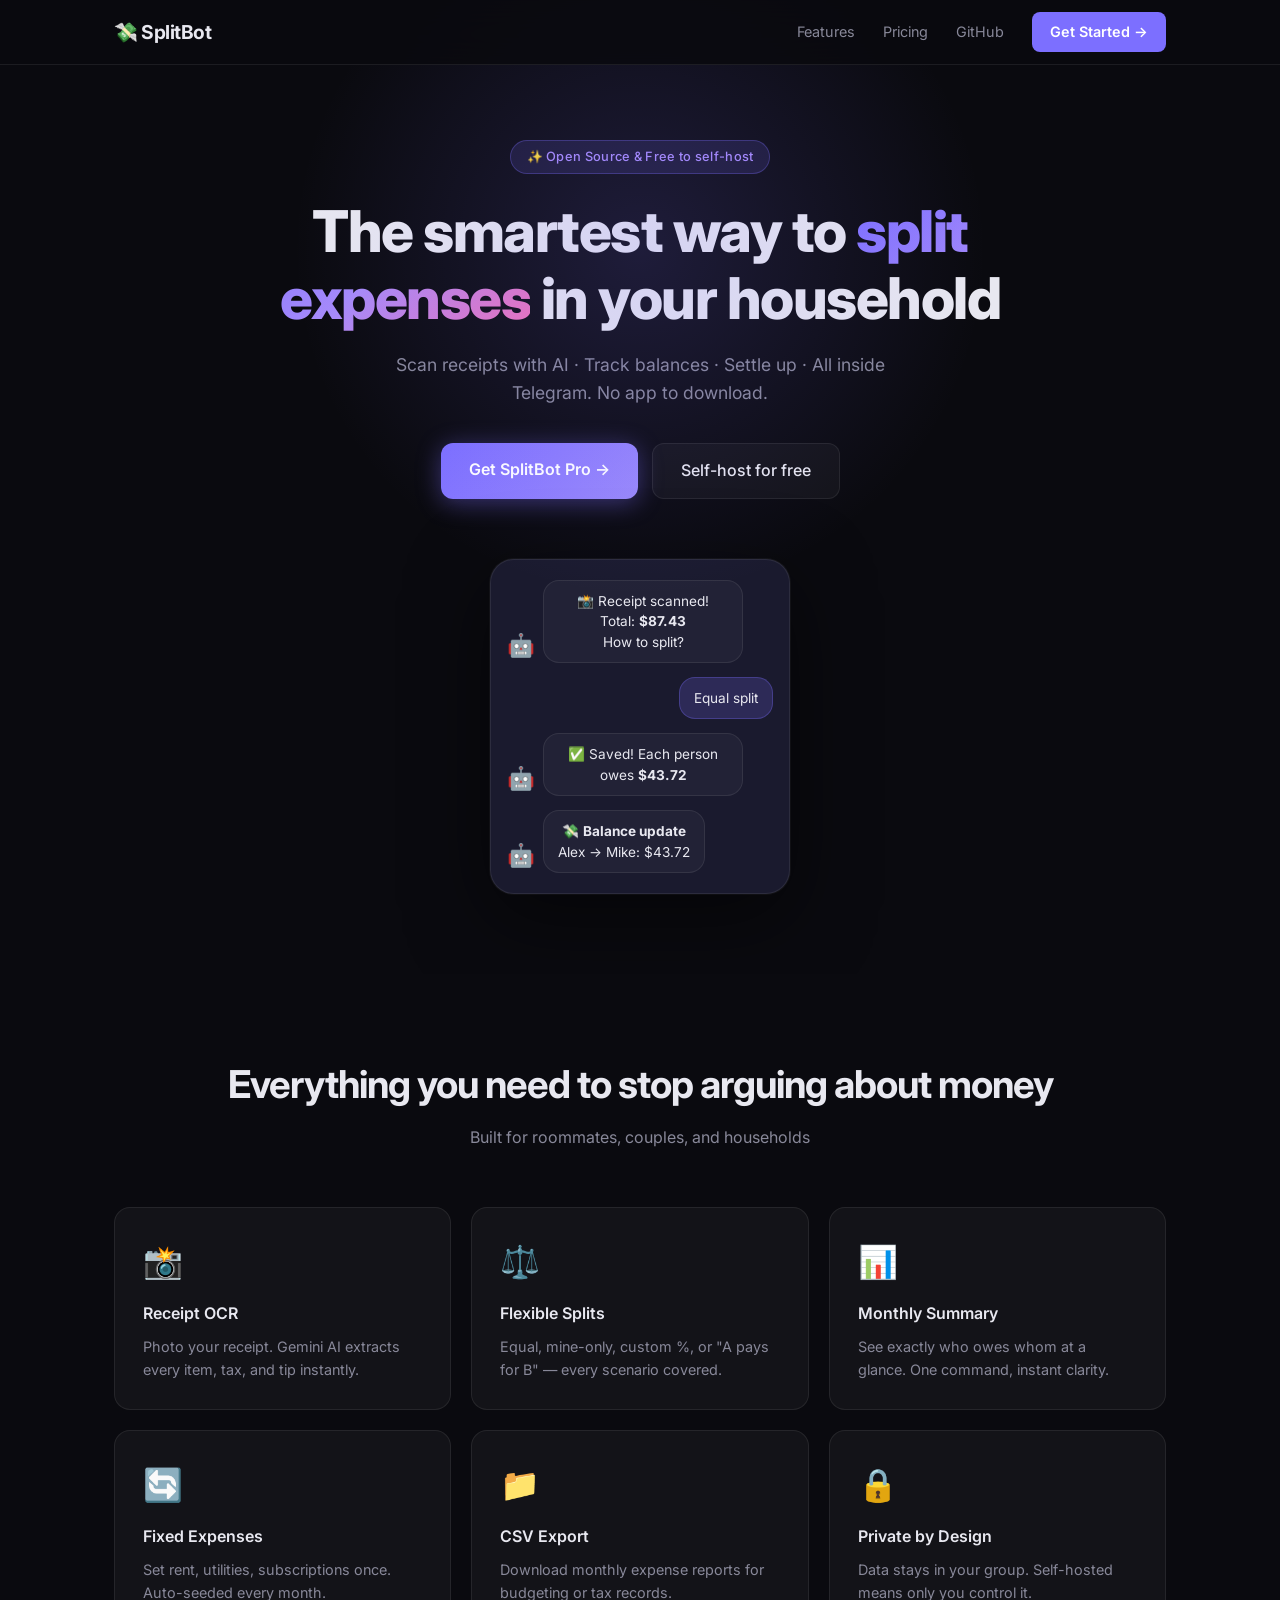
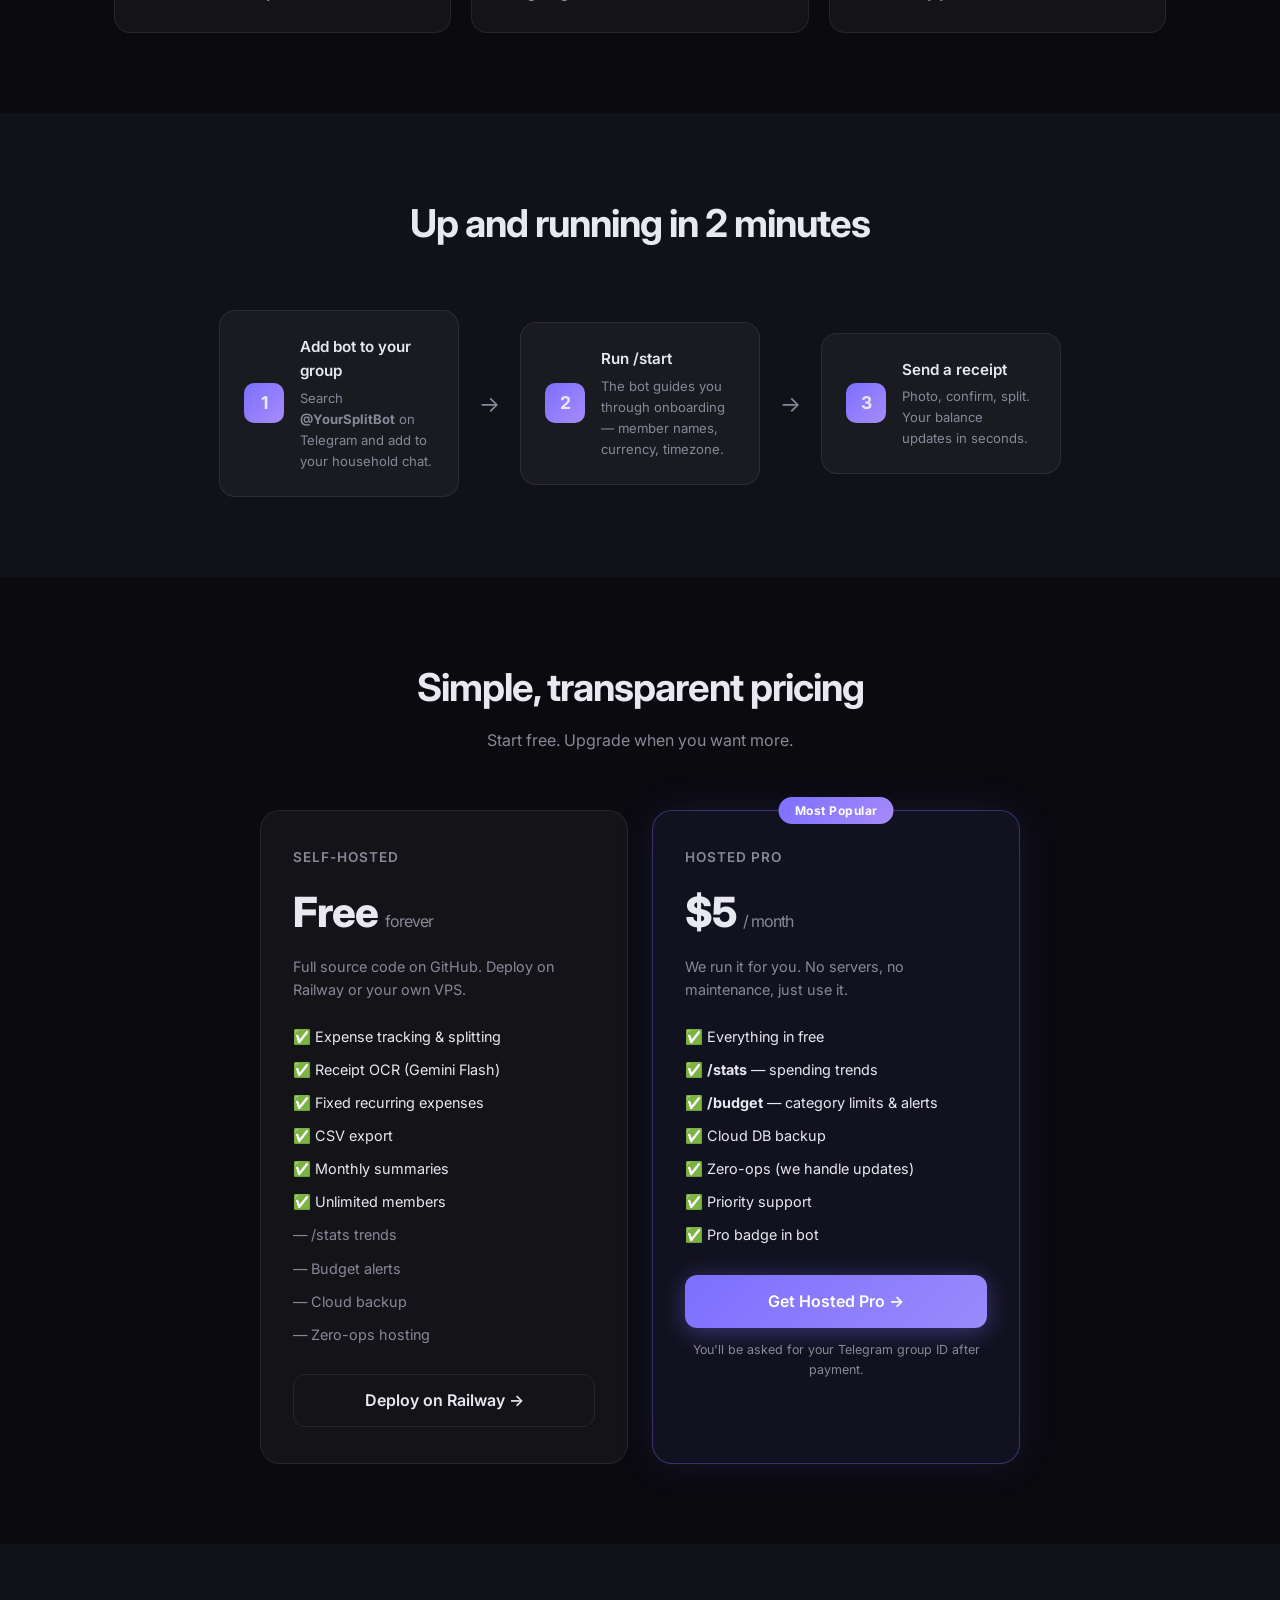
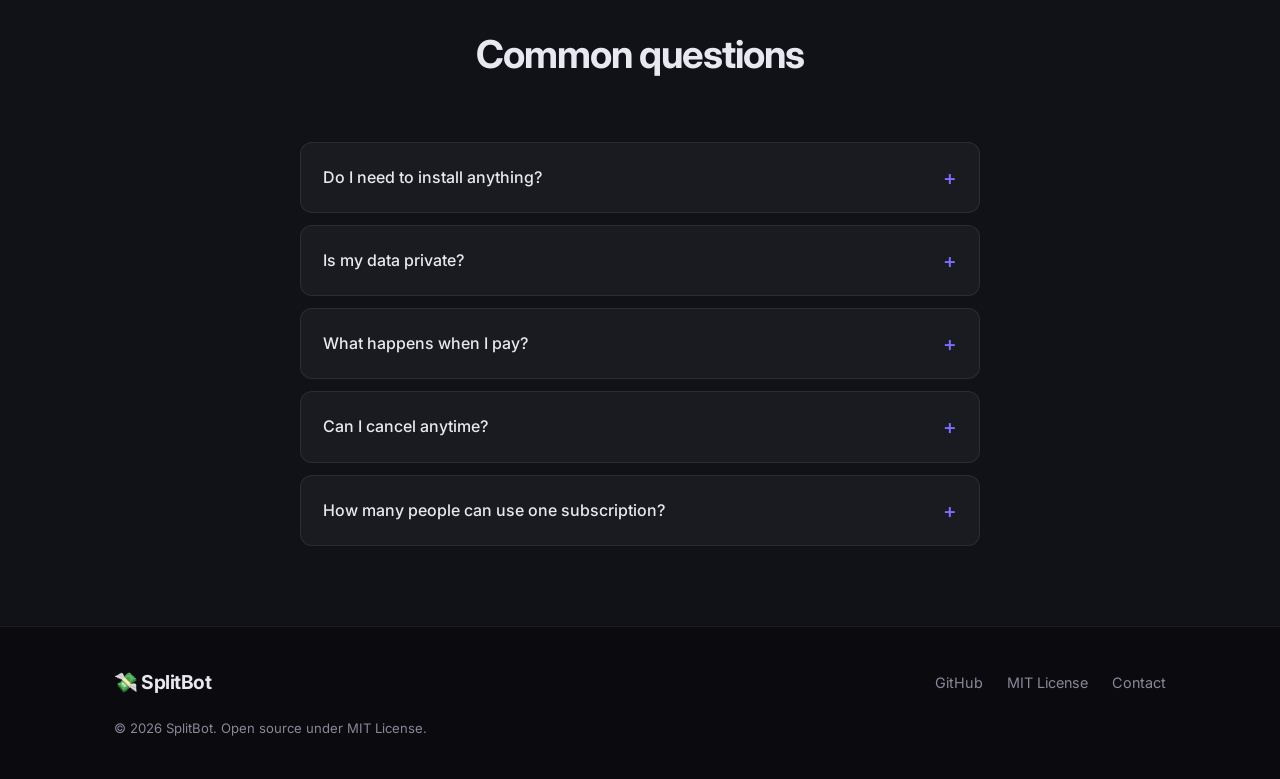
==== docs/index.html @ 7ba42cb3 "feat: add landing page with pricing and Stripe CTA" ====
<!DOCTYPE html>
<html lang="en">
<head>
  <meta charset="UTF-8" />
  <meta name="viewport" content="width=device-width, initial-scale=1.0" />
  <title>SplitBot — Household Expense Tracker for Telegram</title>
  <meta name="description" content="The smartest way to split shared expenses. Scan receipts with AI, track balances, and settle up — all inside Telegram." />
  <link rel="preconnect" href="https://fonts.googleapis.com" />
  <link href="https://fonts.googleapis.com/css2?family=Inter:wght@300;400;500;600;700;800&display=swap" rel="stylesheet" />
  <link rel="stylesheet" href="style.css" />
</head>
<body>

  <!-- NAVBAR -->
  <nav class="nav">
    <div class="nav-inner">
      <div class="logo">💸 SplitBot</div>
      <div class="nav-links">
        <a href="#features">Features</a>
        <a href="#pricing">Pricing</a>
        <a href="https://github.com/shawn137080/open_split" target="_blank">GitHub</a>
        <a href="#pricing" class="btn-nav">Get Started →</a>
      </div>
    </div>
  </nav>

  <!-- HERO -->
  <section class="hero">
    <div class="hero-glow"></div>
    <div class="container">
      <div class="badge">✨ Open Source &amp; Free to self-host</div>
      <h1>The smartest way to <span class="gradient-text">split expenses</span> in your household</h1>
      <p class="hero-sub">Scan receipts with AI · Track balances · Settle up · All inside Telegram. No app to download.</p>
      <div class="hero-cta">
        <a href="#pricing" class="btn-primary">Get SplitBot Pro →</a>
        <a href="https://github.com/shawn137080/open_split" class="btn-ghost" target="_blank">Self-host for free</a>
      </div>
      <div class="hero-demo">
        <div class="phone-mock">
          <div class="phone-screen">
            <div class="chat-msg bot">
              <span class="avatar">🤖</span>
              <div class="bubble">📸 Receipt scanned! Total: <b>$87.43</b><br/>How to split?</div>
            </div>
            <div class="chat-msg user">
              <div class="bubble">Equal split</div>
            </div>
            <div class="chat-msg bot">
              <span class="avatar">🤖</span>
              <div class="bubble">✅ Saved! Each person owes <b>$43.72</b></div>
            </div>
            <div class="chat-msg bot">
              <span class="avatar">🤖</span>
              <div class="bubble">💸 <b>Balance update</b><br/>Alex → Mike: $43.72</div>
            </div>
          </div>
        </div>
      </div>
    </div>
  </section>

  <!-- FEATURES -->
  <section class="features" id="features">
    <div class="container">
      <div class="section-header">
        <h2>Everything you need to stop arguing about money</h2>
        <p>Built for roommates, couples, and households</p>
      </div>
      <div class="feature-grid">
        <div class="feature-card">
          <div class="feature-icon">📸</div>
          <h3>Receipt OCR</h3>
          <p>Photo your receipt. Gemini AI extracts every item, tax, and tip instantly.</p>
        </div>
        <div class="feature-card">
          <div class="feature-icon">⚖️</div>
          <h3>Flexible Splits</h3>
          <p>Equal, mine-only, custom %, or "A pays for B" — every scenario covered.</p>
        </div>
        <div class="feature-card">
          <div class="feature-icon">📊</div>
          <h3>Monthly Summary</h3>
          <p>See exactly who owes whom at a glance. One command, instant clarity.</p>
        </div>
        <div class="feature-card">
          <div class="feature-icon">🔄</div>
          <h3>Fixed Expenses</h3>
          <p>Set rent, utilities, subscriptions once. Auto-seeded every month.</p>
        </div>
        <div class="feature-card">
          <div class="feature-icon">📁</div>
          <h3>CSV Export</h3>
          <p>Download monthly expense reports for budgeting or tax records.</p>
        </div>
        <div class="feature-card">
          <div class="feature-icon">🔒</div>
          <h3>Private by Design</h3>
          <p>Data stays in your group. Self-hosted means only you control it.</p>
        </div>
      </div>
    </div>
  </section>

  <!-- HOW IT WORKS -->
  <section class="how">
    <div class="container">
      <div class="section-header">
        <h2>Up and running in 2 minutes</h2>
      </div>
      <div class="steps">
        <div class="step">
          <div class="step-num">1</div>
          <div class="step-text">
            <h4>Add bot to your group</h4>
            <p>Search <b>@YourSplitBot</b> on Telegram and add to your household chat.</p>
          </div>
        </div>
        <div class="step-arrow">→</div>
        <div class="step">
          <div class="step-num">2</div>
          <div class="step-text">
            <h4>Run /start</h4>
            <p>The bot guides you through onboarding — member names, currency, timezone.</p>
          </div>
        </div>
        <div class="step-arrow">→</div>
        <div class="step">
          <div class="step-num">3</div>
          <div class="step-text">
            <h4>Send a receipt</h4>
            <p>Photo, confirm, split. Your balance updates in seconds.</p>
          </div>
        </div>
      </div>
    </div>
  </section>

  <!-- PRICING -->
  <section class="pricing" id="pricing">
    <div class="container">
      <div class="section-header">
        <h2>Simple, transparent pricing</h2>
        <p>Start free. Upgrade when you want more.</p>
      </div>
      <div class="pricing-grid">

        <!-- FREE TIER -->
        <div class="plan-card">
          <div class="plan-name">Self-Hosted</div>
          <div class="plan-price">Free <span>forever</span></div>
          <div class="plan-desc">Full source code on GitHub. Deploy on Railway or your own VPS.</div>
          <ul class="plan-features">
            <li>✅ Expense tracking &amp; splitting</li>
            <li>✅ Receipt OCR (Gemini Flash)</li>
            <li>✅ Fixed recurring expenses</li>
            <li>✅ CSV export</li>
            <li>✅ Monthly summaries</li>
            <li>✅ Unlimited members</li>
            <li class="dim">— /stats trends</li>
            <li class="dim">— Budget alerts</li>
            <li class="dim">— Cloud backup</li>
            <li class="dim">— Zero-ops hosting</li>
          </ul>
          <a href="https://railway.app/new/template?template=https://github.com/shawn137080/open_split" class="btn-outline" target="_blank">Deploy on Railway →</a>
        </div>

        <!-- PRO TIER -->
        <div class="plan-card plan-pro">
          <div class="plan-badge">Most Popular</div>
          <div class="plan-name">Hosted Pro</div>
          <div class="plan-price">$5 <span>/ month</span></div>
          <div class="plan-desc">We run it for you. No servers, no maintenance, just use it.</div>
          <ul class="plan-features">
            <li>✅ Everything in free</li>
            <li>✅ <b>/stats</b> — spending trends</li>
            <li>✅ <b>/budget</b> — category limits &amp; alerts</li>
            <li>✅ Cloud DB backup</li>
            <li>✅ Zero-ops (we handle updates)</li>
            <li>✅ Priority support</li>
            <li>✅ Pro badge in bot</li>
          </ul>
          <a href="https://buy.stripe.com/REPLACE_WITH_YOUR_STRIPE_LINK" class="btn-primary" id="pro-cta">Get Hosted Pro →</a>
          <p class="plan-note">You'll be asked for your Telegram group ID after payment.</p>
        </div>

      </div>
    </div>
  </section>

  <!-- FAQ -->
  <section class="faq">
    <div class="container">
      <div class="section-header"><h2>Common questions</h2></div>
      <div class="faq-list">
        <details class="faq-item">
          <summary>Do I need to install anything?</summary>
          <p>No. SplitBot lives entirely inside Telegram. Your household just needs to add the bot to your group chat.</p>
        </details>
        <details class="faq-item">
          <summary>Is my data private?</summary>
          <p>On the self-hosted version the SQLite database lives on your own server. On Hosted Pro your data is stored on our secure VPS and never shared with third parties.</p>
        </details>
        <details class="faq-item">
          <summary>What happens when I pay?</summary>
          <p>After checkout you'll receive an email with instructions to send us your Telegram group ID. We'll activate Pro within 24 hours (usually within minutes).</p>
        </details>
        <details class="faq-item">
          <summary>Can I cancel anytime?</summary>
          <p>Yes. Cancel your Stripe subscription at any time — no lock-in, no questions asked.</p>
        </details>
        <details class="faq-item">
          <summary>How many people can use one subscription?</summary>
          <p>One subscription covers one Telegram group (one household). Multiple groups require separate subscriptions.</p>
        </details>
      </div>
    </div>
  </section>

  <!-- FOOTER -->
  <footer class="footer">
    <div class="container">
      <div class="footer-inner">
        <div class="logo">💸 SplitBot</div>
        <div class="footer-links">
          <a href="https://github.com/shawn137080/open_split" target="_blank">GitHub</a>
          <a href="https://github.com/shawn137080/open_split/blob/main/LICENSE" target="_blank">MIT License</a>
          <a href="mailto:hello@splitbot.app">Contact</a>
        </div>
      </div>
      <p class="footer-copy">© 2026 SplitBot. Open source under MIT License.</p>
    </div>
  </footer>

  <script src="script.js"></script>
</body>
</html>
---- docs/style.css ----
/* ── Reset & Base ─────────────────────────────────────── */
*, *::before, *::after { box-sizing: border-box; margin: 0; padding: 0; }

:root {
  --bg: #0a0a0f;
  --bg2: #111118;
  --glass: rgba(255,255,255,0.04);
  --border: rgba(255,255,255,0.08);
  --text: #e8e8f0;
  --muted: #888899;
  --accent: #7c6fff;
  --accent2: #a78bfa;
  --green: #34d399;
  --radius: 16px;
}

html { scroll-behavior: smooth; }

body {
  font-family: 'Inter', sans-serif;
  background: var(--bg);
  color: var(--text);
  line-height: 1.6;
  overflow-x: hidden;
}

.container { max-width: 1100px; margin: 0 auto; padding: 0 24px; }

/* ── NAV ─────────────────────────────────────────────── */
.nav {
  position: fixed; top: 0; left: 0; right: 0; z-index: 100;
  background: rgba(10,10,15,0.85);
  backdrop-filter: blur(20px);
  border-bottom: 1px solid var(--border);
}
.nav-inner {
  max-width: 1100px; margin: 0 auto; padding: 0 24px;
  display: flex; align-items: center; justify-content: space-between;
  height: 64px;
}
.logo { font-size: 1.2rem; font-weight: 700; letter-spacing: -0.5px; }
.nav-links { display: flex; align-items: center; gap: 28px; }
.nav-links a { color: var(--muted); text-decoration: none; font-size: 0.9rem; transition: color .2s; }
.nav-links a:hover { color: var(--text); }
.btn-nav {
  background: var(--accent); color: #fff !important;
  padding: 8px 18px; border-radius: 8px; font-weight: 600;
  transition: opacity .2s;
}
.btn-nav:hover { opacity: .85; }

/* ── HERO ─────────────────────────────────────────────── */
.hero {
  position: relative; padding: 140px 0 80px;
  text-align: center; overflow: hidden;
}
.hero-glow {
  position: absolute; top: -100px; left: 50%; transform: translateX(-50%);
  width: 700px; height: 700px;
  background: radial-gradient(circle, rgba(124,111,255,.18) 0%, transparent 70%);
  pointer-events: none;
}
.badge {
  display: inline-block; padding: 6px 16px;
  background: rgba(124,111,255,.15); border: 1px solid rgba(124,111,255,.3);
  border-radius: 99px; font-size: .8rem; font-weight: 500; color: var(--accent2);
  margin-bottom: 24px; letter-spacing: .3px;
}
.hero h1 {
  font-size: clamp(2.2rem, 5vw, 3.6rem);
  font-weight: 800; line-height: 1.15; letter-spacing: -1.5px;
  max-width: 780px; margin: 0 auto 20px;
}
.gradient-text {
  background: linear-gradient(135deg, var(--accent), var(--accent2), #f472b6);
  -webkit-background-clip: text; -webkit-text-fill-color: transparent;
}
.hero-sub { color: var(--muted); font-size: 1.1rem; max-width: 540px; margin: 0 auto 36px; }

.hero-cta { display: flex; gap: 14px; justify-content: center; flex-wrap: wrap; margin-bottom: 60px; }

.btn-primary {
  background: linear-gradient(135deg, var(--accent), #9b8afb);
  color: #fff; padding: 14px 28px; border-radius: 12px;
  font-weight: 600; font-size: 1rem; text-decoration: none;
  box-shadow: 0 4px 24px rgba(124,111,255,.4);
  transition: transform .2s, box-shadow .2s;
}
.btn-primary:hover { transform: translateY(-2px); box-shadow: 0 8px 32px rgba(124,111,255,.5); }

.btn-ghost {
  color: var(--text); padding: 14px 28px; border-radius: 12px;
  font-weight: 500; font-size: 1rem; text-decoration: none;
  border: 1px solid var(--border); background: var(--glass);
  transition: border-color .2s, background .2s;
}
.btn-ghost:hover { border-color: rgba(255,255,255,.2); background: rgba(255,255,255,.07); }

/* Phone mock */
.hero-demo { display: flex; justify-content: center; }
.phone-mock {
  width: 300px; background: #1a1a2e;
  border-radius: 24px; padding: 20px 16px;
  border: 1px solid var(--border);
  box-shadow: 0 24px 80px rgba(0,0,0,.5), 0 0 0 1px rgba(255,255,255,.05);
}
.phone-screen { display: flex; flex-direction: column; gap: 14px; }
.chat-msg { display: flex; align-items: flex-end; gap: 8px; }
.chat-msg.user { flex-direction: row-reverse; }
.avatar { font-size: 1.4rem; flex-shrink: 0; }
.bubble {
  background: var(--glass); border: 1px solid var(--border);
  padding: 10px 14px; border-radius: 16px;
  font-size: .85rem; line-height: 1.5; max-width: 200px;
}
.chat-msg.user .bubble {
  background: rgba(124,111,255,.2); border-color: rgba(124,111,255,.3);
  text-align: right;
}

/* ── FEATURES ─────────────────────────────────────────── */
.features { padding: 80px 0; }
.section-header { text-align: center; margin-bottom: 56px; }
.section-header h2 {
  font-size: clamp(1.6rem, 3vw, 2.4rem);
  font-weight: 700; letter-spacing: -1px; margin-bottom: 10px;
}
.section-header p { color: var(--muted); font-size: 1rem; }

.feature-grid {
  display: grid; grid-template-columns: repeat(auto-fit, minmax(280px, 1fr)); gap: 20px;
}
.feature-card {
  background: var(--glass); border: 1px solid var(--border);
  border-radius: var(--radius); padding: 28px;
  transition: border-color .2s, transform .2s;
}
.feature-card:hover { border-color: rgba(124,111,255,.3); transform: translateY(-3px); }
.feature-icon { font-size: 2rem; margin-bottom: 14px; }
.feature-card h3 { font-size: 1rem; font-weight: 600; margin-bottom: 8px; }
.feature-card p { color: var(--muted); font-size: .9rem; }

/* ── HOW IT WORKS ─────────────────────────────────────── */
.how { padding: 80px 0; background: var(--bg2); }
.steps {
  display: flex; align-items: center; justify-content: center;
  gap: 20px; flex-wrap: wrap; margin-top: 12px;
}
.step {
  display: flex; align-items: center; gap: 16px;
  background: var(--glass); border: 1px solid var(--border);
  border-radius: var(--radius); padding: 24px; max-width: 240px;
}
.step-num {
  width: 40px; height: 40px; flex-shrink: 0;
  background: linear-gradient(135deg, var(--accent), var(--accent2));
  border-radius: 10px; display: flex; align-items: center; justify-content: center;
  font-weight: 700; font-size: 1.1rem;
}
.step-text h4 { font-size: .95rem; font-weight: 600; margin-bottom: 4px; }
.step-text p { font-size: .82rem; color: var(--muted); }
.step-arrow { font-size: 1.4rem; color: var(--muted); }

/* ── PRICING ─────────────────────────────────────────── */
.pricing { padding: 80px 0; }
.pricing-grid {
  display: grid; grid-template-columns: repeat(auto-fit, minmax(300px, 1fr));
  gap: 24px; max-width: 760px; margin: 0 auto;
}
.plan-card {
  position: relative;
  background: var(--glass); border: 1px solid var(--border);
  border-radius: 20px; padding: 36px 32px;
}
.plan-pro {
  background: rgba(124,111,255,.07);
  border-color: rgba(124,111,255,.35);
  box-shadow: 0 0 40px rgba(124,111,255,.12);
}
.plan-badge {
  position: absolute; top: -14px; left: 50%; transform: translateX(-50%);
  background: linear-gradient(135deg, var(--accent), var(--accent2));
  color: #fff; font-size: .75rem; font-weight: 700;
  padding: 4px 16px; border-radius: 99px; letter-spacing: .5px;
}
.plan-name { font-size: .85rem; font-weight: 600; color: var(--muted); text-transform: uppercase; letter-spacing: 1px; margin-bottom: 10px; }
.plan-price { font-size: 2.6rem; font-weight: 800; letter-spacing: -1px; margin-bottom: 10px; }
.plan-price span { font-size: 1rem; font-weight: 400; color: var(--muted); }
.plan-desc { color: var(--muted); font-size: .9rem; margin-bottom: 24px; }
.plan-features { list-style: none; margin-bottom: 28px; display: flex; flex-direction: column; gap: 10px; }
.plan-features li { font-size: .9rem; color: var(--text); }
.plan-features li.dim { color: var(--muted); }
.plan-note { font-size: .78rem; color: var(--muted); margin-top: 12px; text-align: center; }

.btn-outline {
  display: block; text-align: center; text-decoration: none;
  border: 1px solid var(--border); color: var(--text);
  padding: 13px 24px; border-radius: 12px; font-weight: 600;
  transition: border-color .2s, background .2s;
}
.btn-outline:hover { border-color: rgba(255,255,255,.25); background: rgba(255,255,255,.05); }
.plan-pro .btn-primary { display: block; text-align: center; }

/* ── FAQ ─────────────────────────────────────────────── */
.faq { padding: 80px 0; background: var(--bg2); }
.faq-list { max-width: 680px; margin: 0 auto; display: flex; flex-direction: column; gap: 12px; }
.faq-item {
  background: var(--glass); border: 1px solid var(--border);
  border-radius: 12px; overflow: hidden;
}
.faq-item summary {
  padding: 18px 22px; cursor: pointer; font-weight: 500;
  list-style: none; display: flex; justify-content: space-between; align-items: center;
}
.faq-item summary::after { content: '+'; color: var(--accent); font-size: 1.3rem; }
.faq-item[open] summary::after { content: '−'; }
.faq-item p { padding: 0 22px 18px; color: var(--muted); font-size: .9rem; }

/* ── FOOTER ─────────────────────────────────────────── */
.footer { padding: 40px 0; border-top: 1px solid var(--border); }
.footer-inner { display: flex; justify-content: space-between; align-items: center; flex-wrap: wrap; gap: 16px; margin-bottom: 20px; }
.footer-links { display: flex; gap: 24px; }
.footer-links a { color: var(--muted); text-decoration: none; font-size: .9rem; transition: color .2s; }
.footer-links a:hover { color: var(--text); }
.footer-copy { color: var(--muted); font-size: .82rem; }

/* ── Animations ─────────────────────────────────────── */
.fade-up { opacity: 0; transform: translateY(30px); transition: opacity .6s ease, transform .6s ease; }
.fade-up.visible { opacity: 1; transform: translateY(0); }
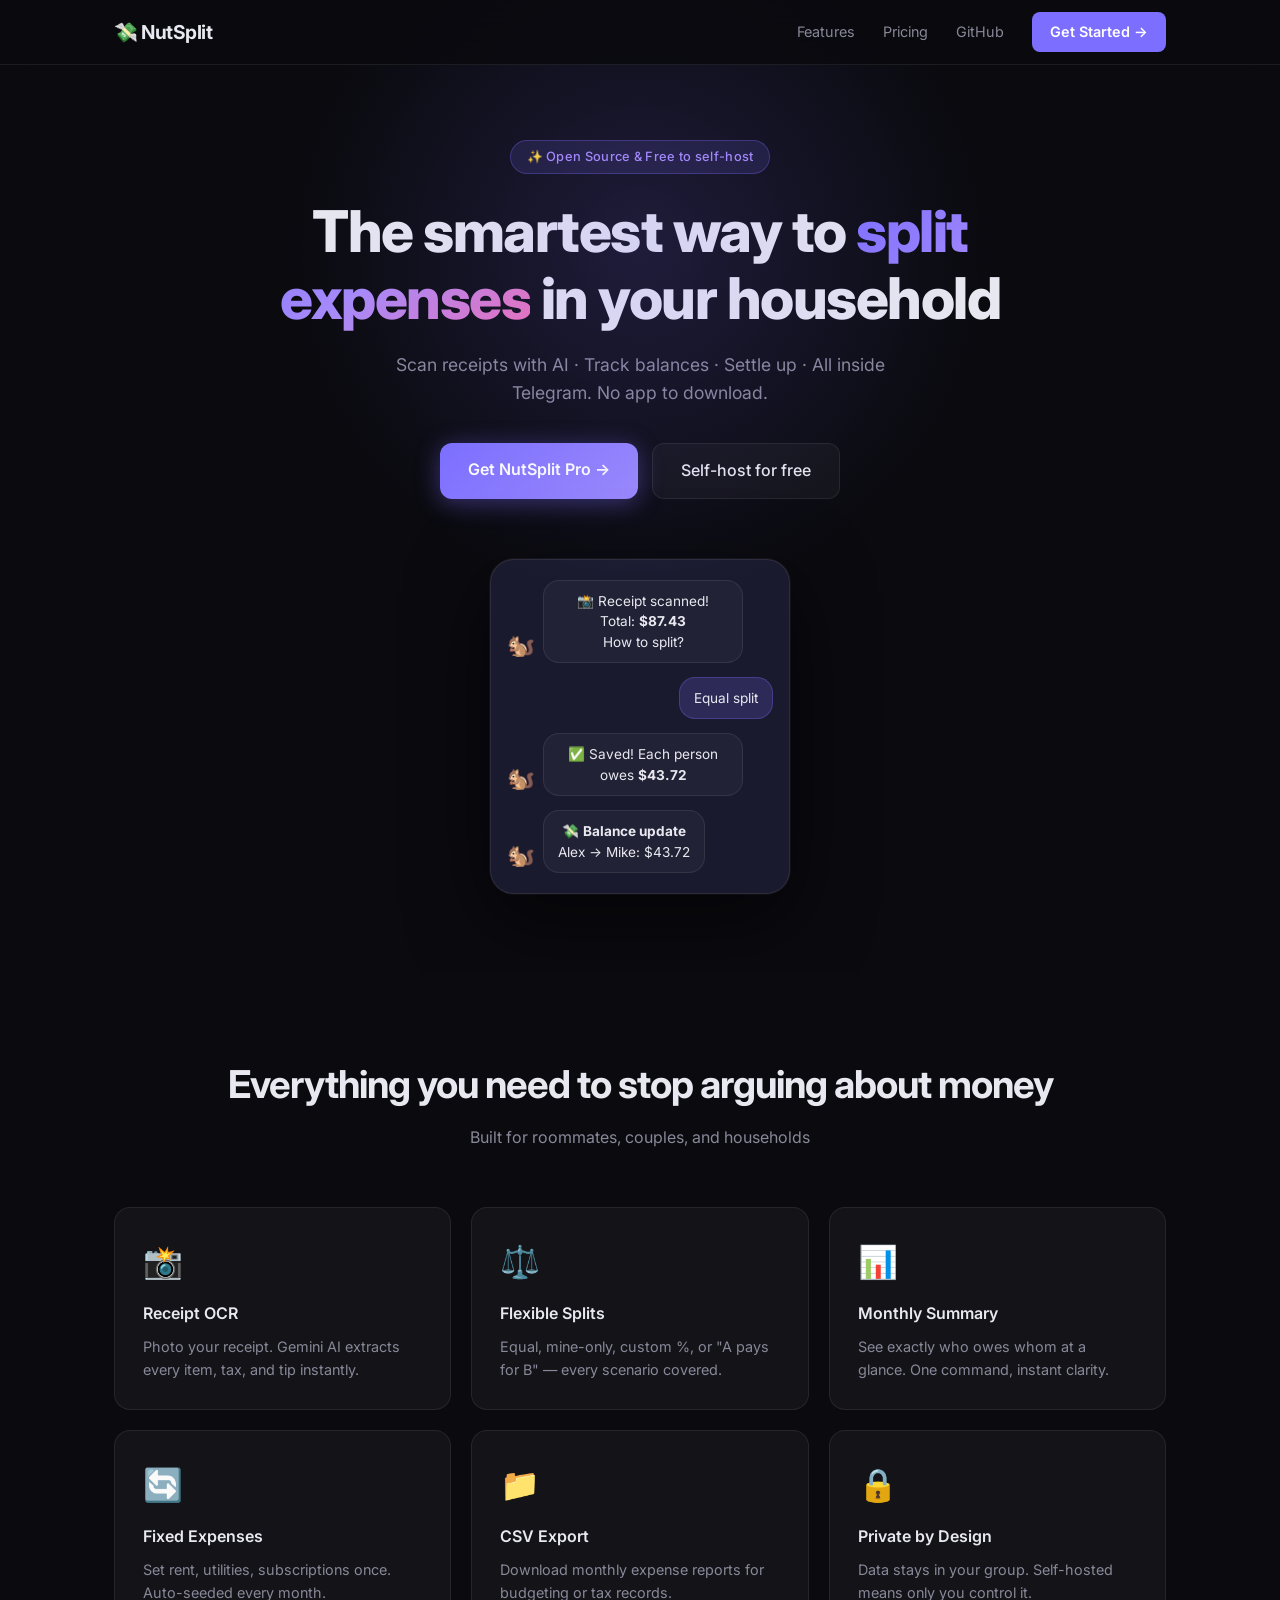
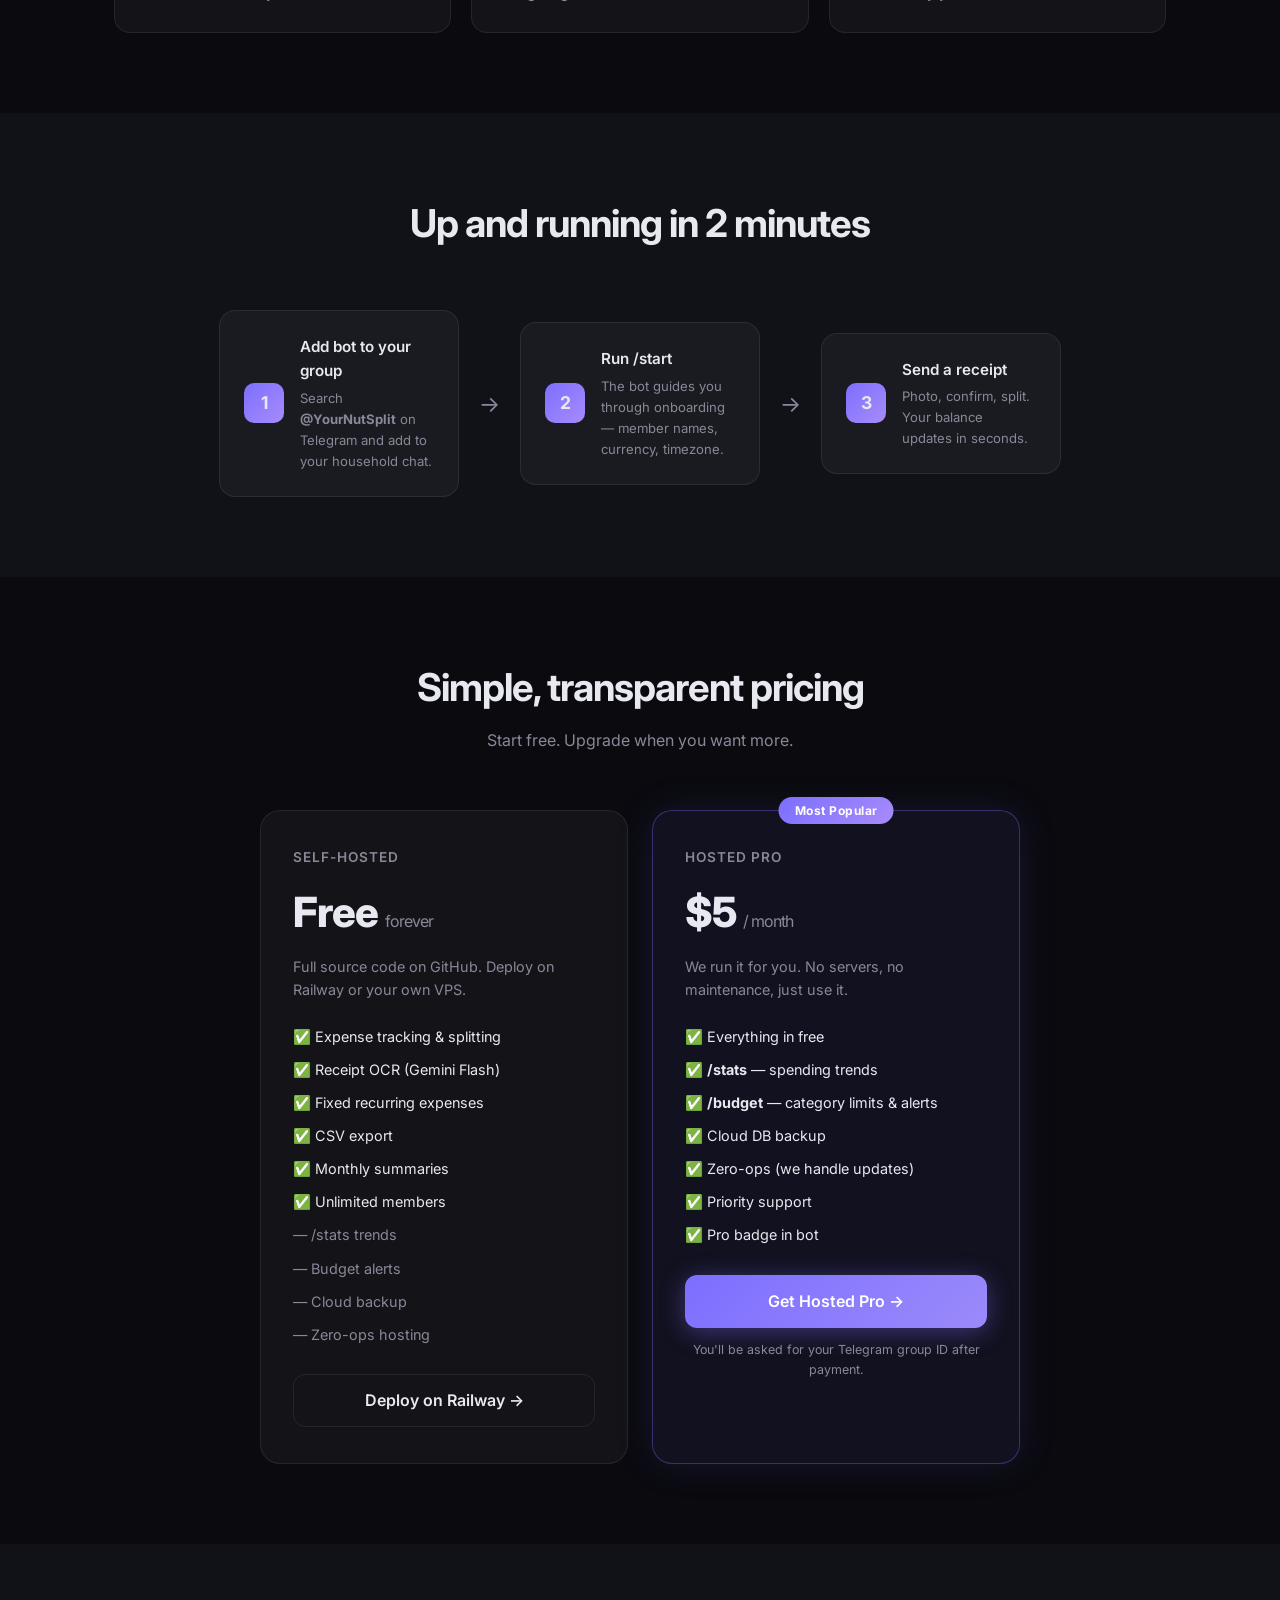
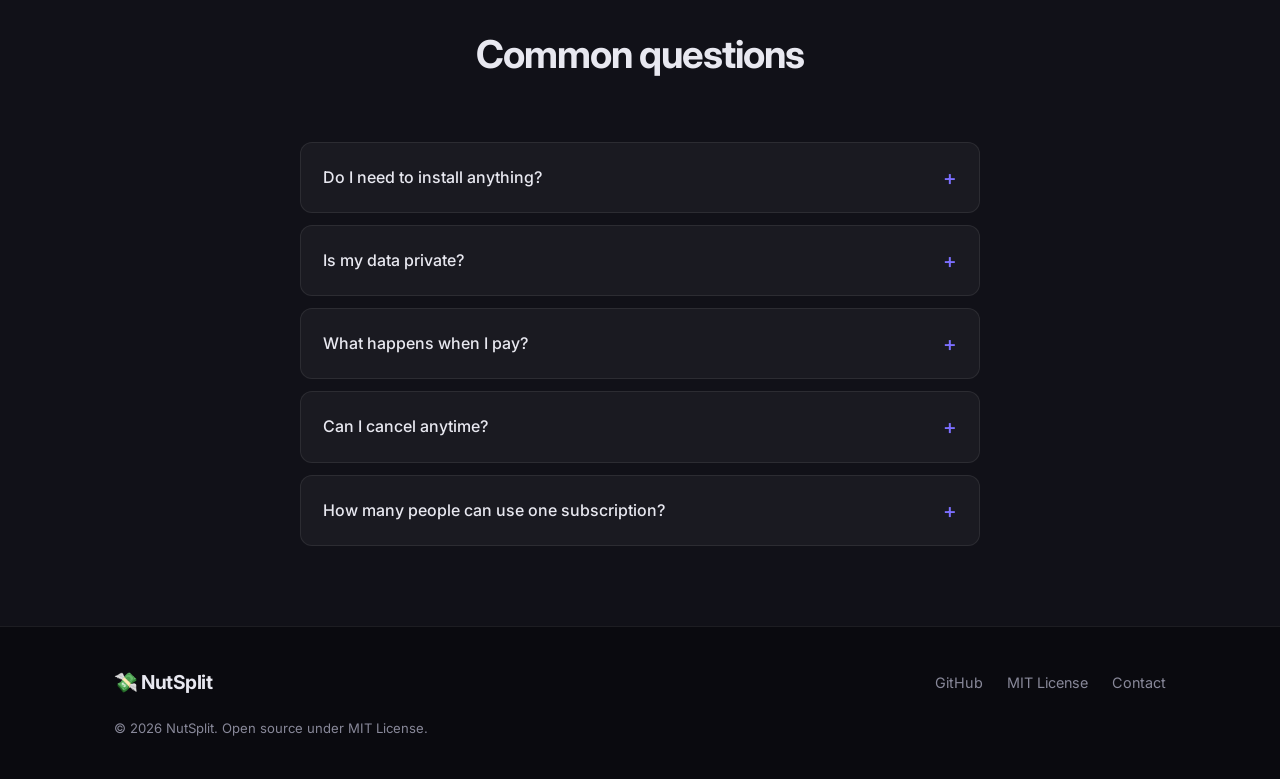
==== commit 82e47e02: "chore: update docs/index.html with NutSplit branding" ====
--- a/docs/index.html
+++ b/docs/index.html
@@ -3,7 +3,7 @@
 <head>
   <meta charset="UTF-8" />
   <meta name="viewport" content="width=device-width, initial-scale=1.0" />
-  <title>SplitBot — Household Expense Tracker for Telegram</title>
+  <title>NutSplit — Household Expense Tracker for Telegram</title>
   <meta name="description" content="The smartest way to split shared expenses. Scan receipts with AI, track balances, and settle up — all inside Telegram." />
   <link rel="preconnect" href="https://fonts.googleapis.com" />
   <link href="https://fonts.googleapis.com/css2?family=Inter:wght@300;400;500;600;700;800&display=swap" rel="stylesheet" />
@@ -14,7 +14,7 @@
   <!-- NAVBAR -->
   <nav class="nav">
     <div class="nav-inner">
-      <div class="logo">💸 SplitBot</div>
+      <div class="logo">💸 NutSplit</div>
       <div class="nav-links">
         <a href="#features">Features</a>
         <a href="#pricing">Pricing</a>
@@ -32,25 +32,25 @@
       <h1>The smartest way to <span class="gradient-text">split expenses</span> in your household</h1>
       <p class="hero-sub">Scan receipts with AI · Track balances · Settle up · All inside Telegram. No app to download.</p>
       <div class="hero-cta">
-        <a href="#pricing" class="btn-primary">Get SplitBot Pro →</a>
+        <a href="#pricing" class="btn-primary">Get NutSplit Pro →</a>
         <a href="https://github.com/shawn137080/open_split" class="btn-ghost" target="_blank">Self-host for free</a>
       </div>
       <div class="hero-demo">
         <div class="phone-mock">
           <div class="phone-screen">
             <div class="chat-msg bot">
-              <span class="avatar">🤖</span>
+              <span class="avatar">🐿️</span>
               <div class="bubble">📸 Receipt scanned! Total: <b>$87.43</b><br/>How to split?</div>
             </div>
             <div class="chat-msg user">
               <div class="bubble">Equal split</div>
             </div>
             <div class="chat-msg bot">
-              <span class="avatar">🤖</span>
+              <span class="avatar">🐿️</span>
               <div class="bubble">✅ Saved! Each person owes <b>$43.72</b></div>
             </div>
             <div class="chat-msg bot">
-              <span class="avatar">🤖</span>
+              <span class="avatar">🐿️</span>
               <div class="bubble">💸 <b>Balance update</b><br/>Alex → Mike: $43.72</div>
             </div>
           </div>
@@ -112,7 +112,7 @@
           <div class="step-num">1</div>
           <div class="step-text">
             <h4>Add bot to your group</h4>
-            <p>Search <b>@YourSplitBot</b> on Telegram and add to your household chat.</p>
+            <p>Search <b>@YourNutSplit</b> on Telegram and add to your household chat.</p>
           </div>
         </div>
         <div class="step-arrow">→</div>
@@ -194,7 +194,7 @@
       <div class="faq-list">
         <details class="faq-item">
           <summary>Do I need to install anything?</summary>
-          <p>No. SplitBot lives entirely inside Telegram. Your household just needs to add the bot to your group chat.</p>
+          <p>No. NutSplit lives entirely inside Telegram. Your household just needs to add the bot to your group chat.</p>
         </details>
         <details class="faq-item">
           <summary>Is my data private?</summary>
@@ -220,14 +220,14 @@
   <footer class="footer">
     <div class="container">
       <div class="footer-inner">
-        <div class="logo">💸 SplitBot</div>
+        <div class="logo">💸 NutSplit</div>
         <div class="footer-links">
           <a href="https://github.com/shawn137080/open_split" target="_blank">GitHub</a>
           <a href="https://github.com/shawn137080/open_split/blob/main/LICENSE" target="_blank">MIT License</a>
-          <a href="mailto:hello@splitbot.app">Contact</a>
-        </div>
-      </div>
-      <p class="footer-copy">© 2026 SplitBot. Open source under MIT License.</p>
+          <a href="mailto:hello@nutsplit.app">Contact</a>
+        </div>
+      </div>
+      <p class="footer-copy">© 2026 NutSplit. Open source under MIT License.</p>
     </div>
   </footer>
 
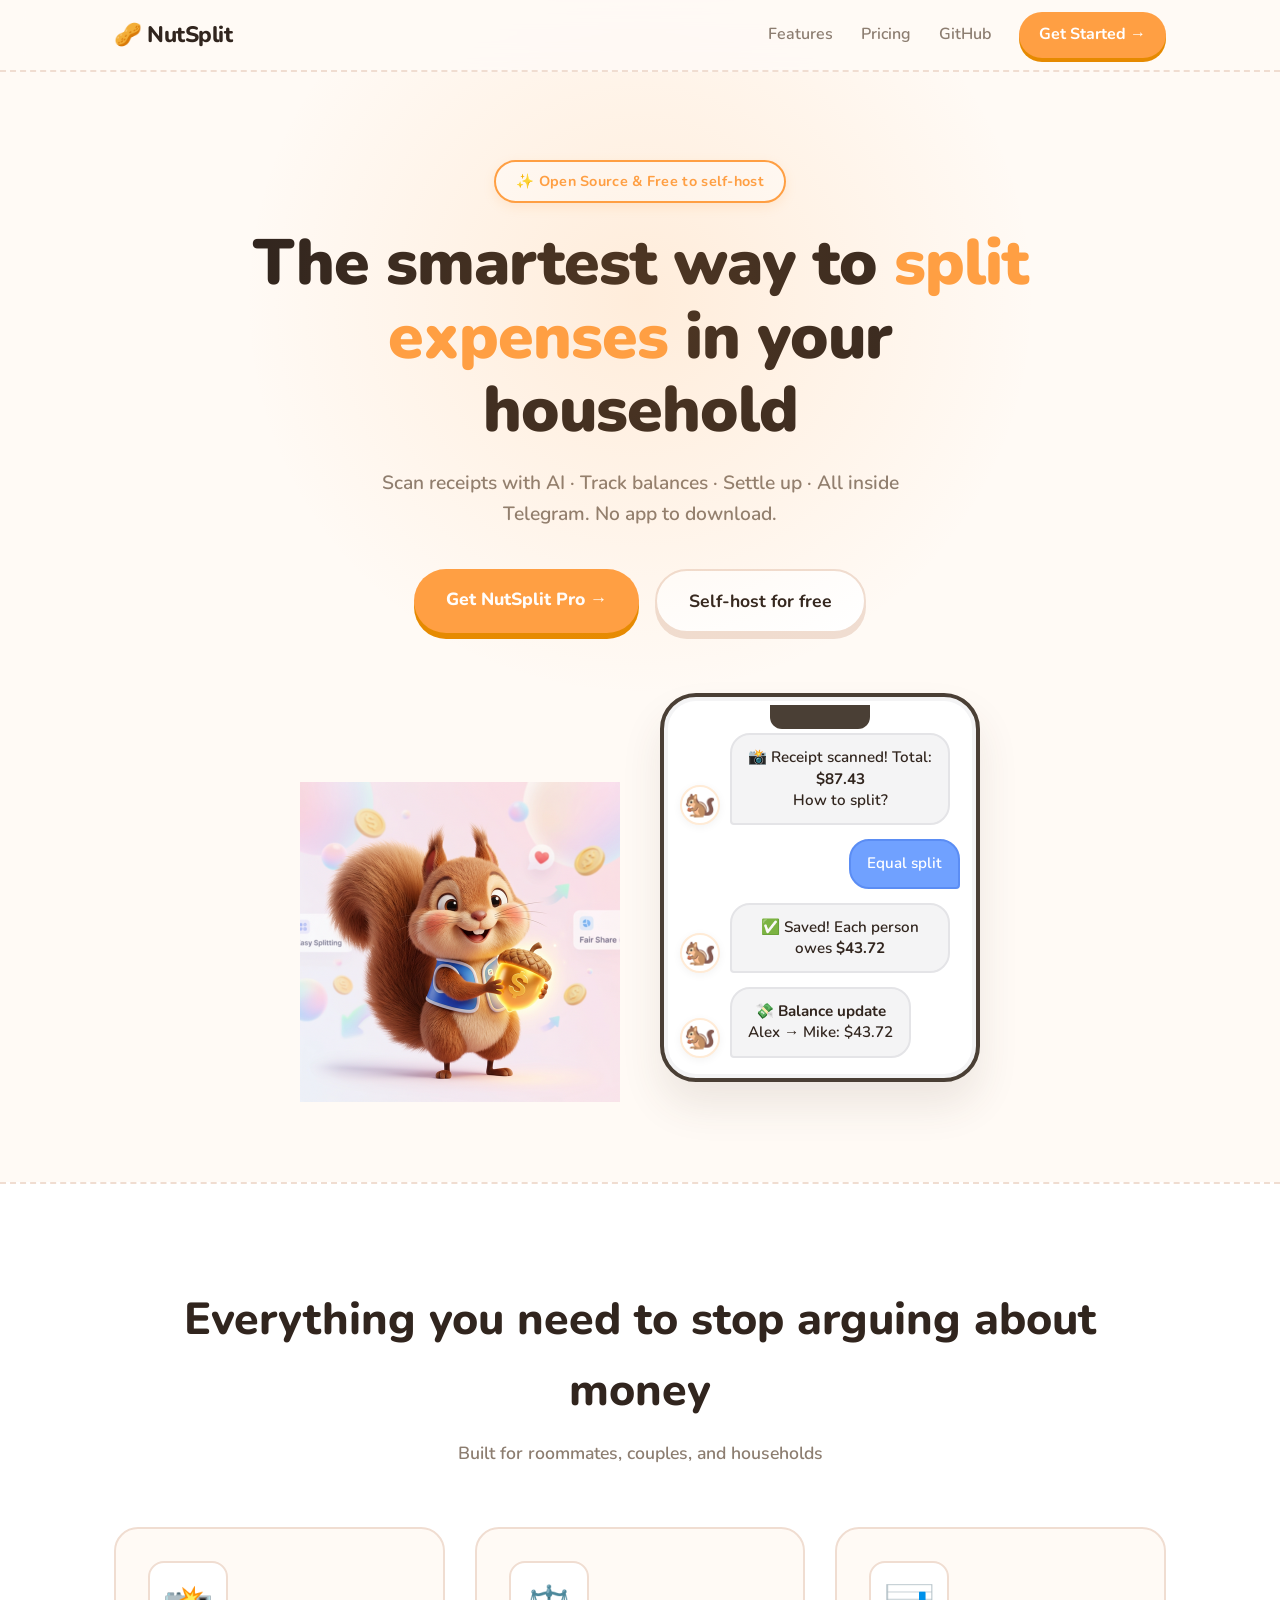
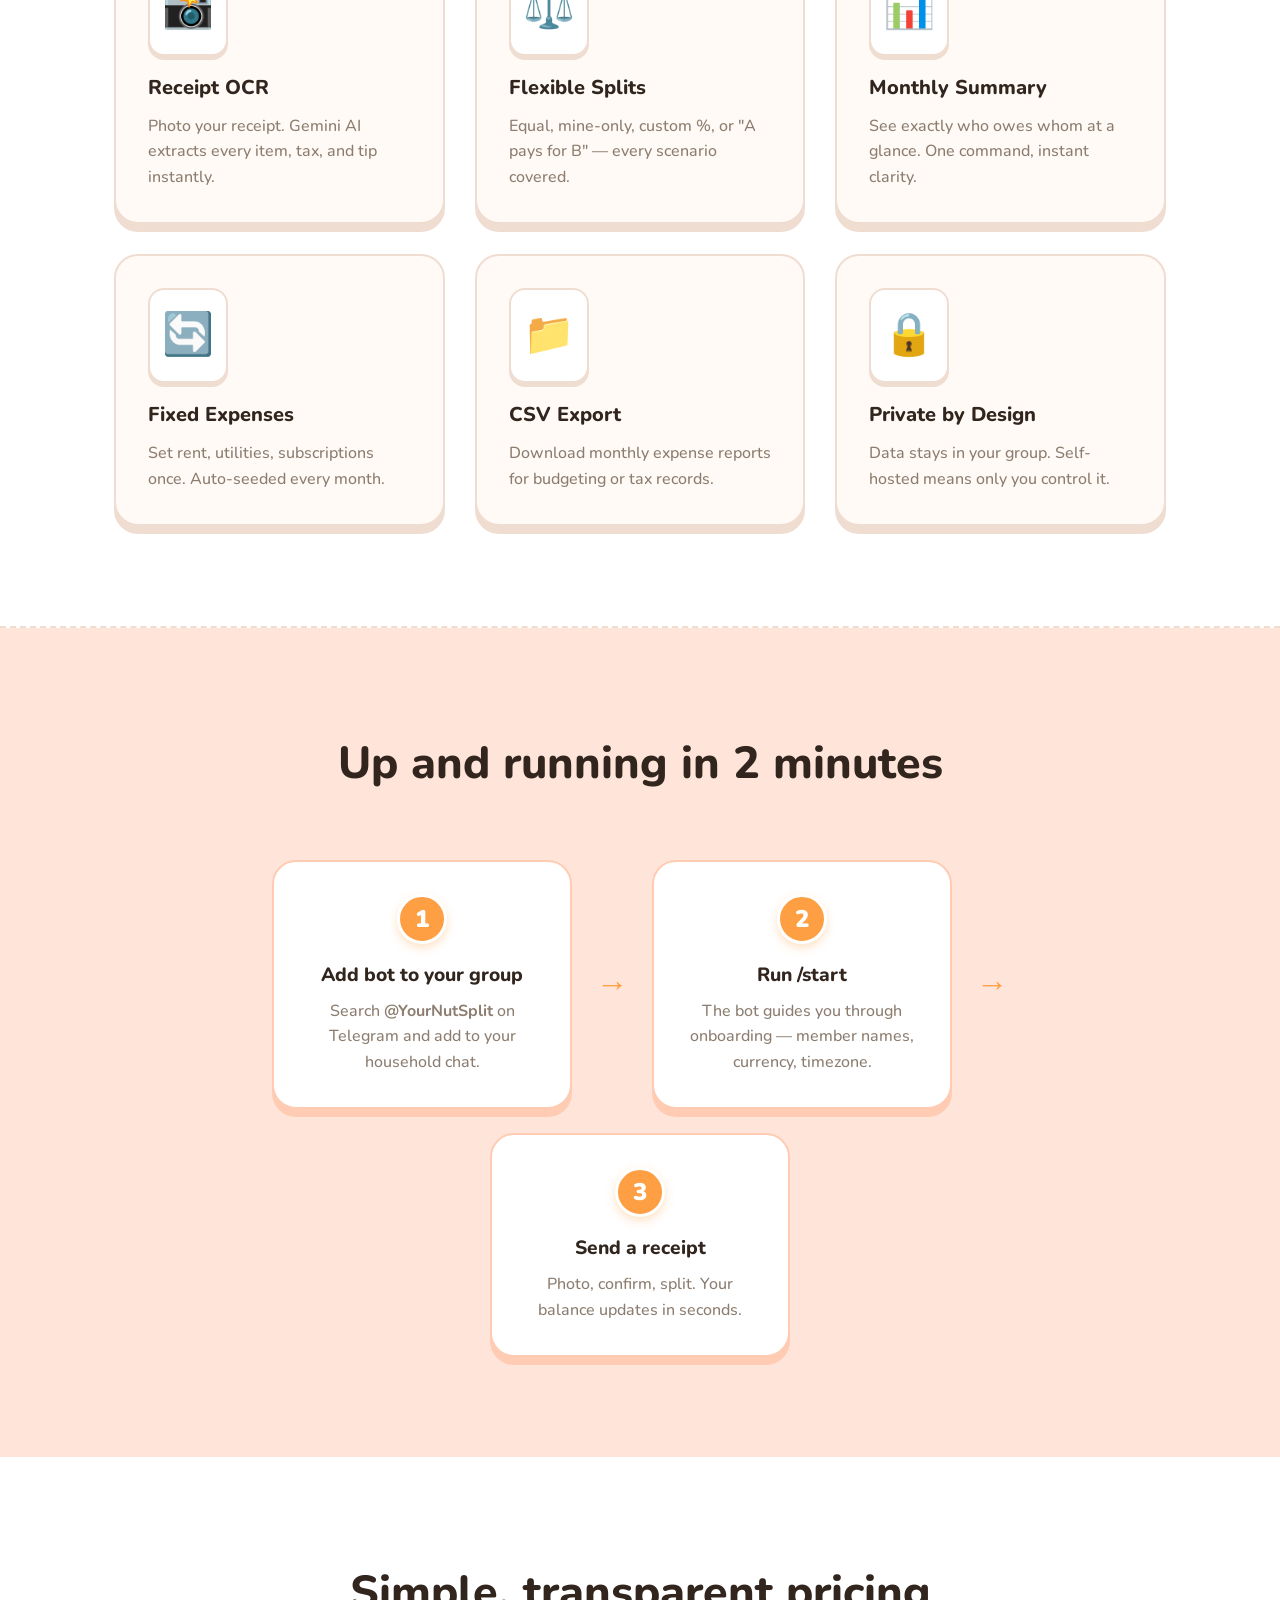
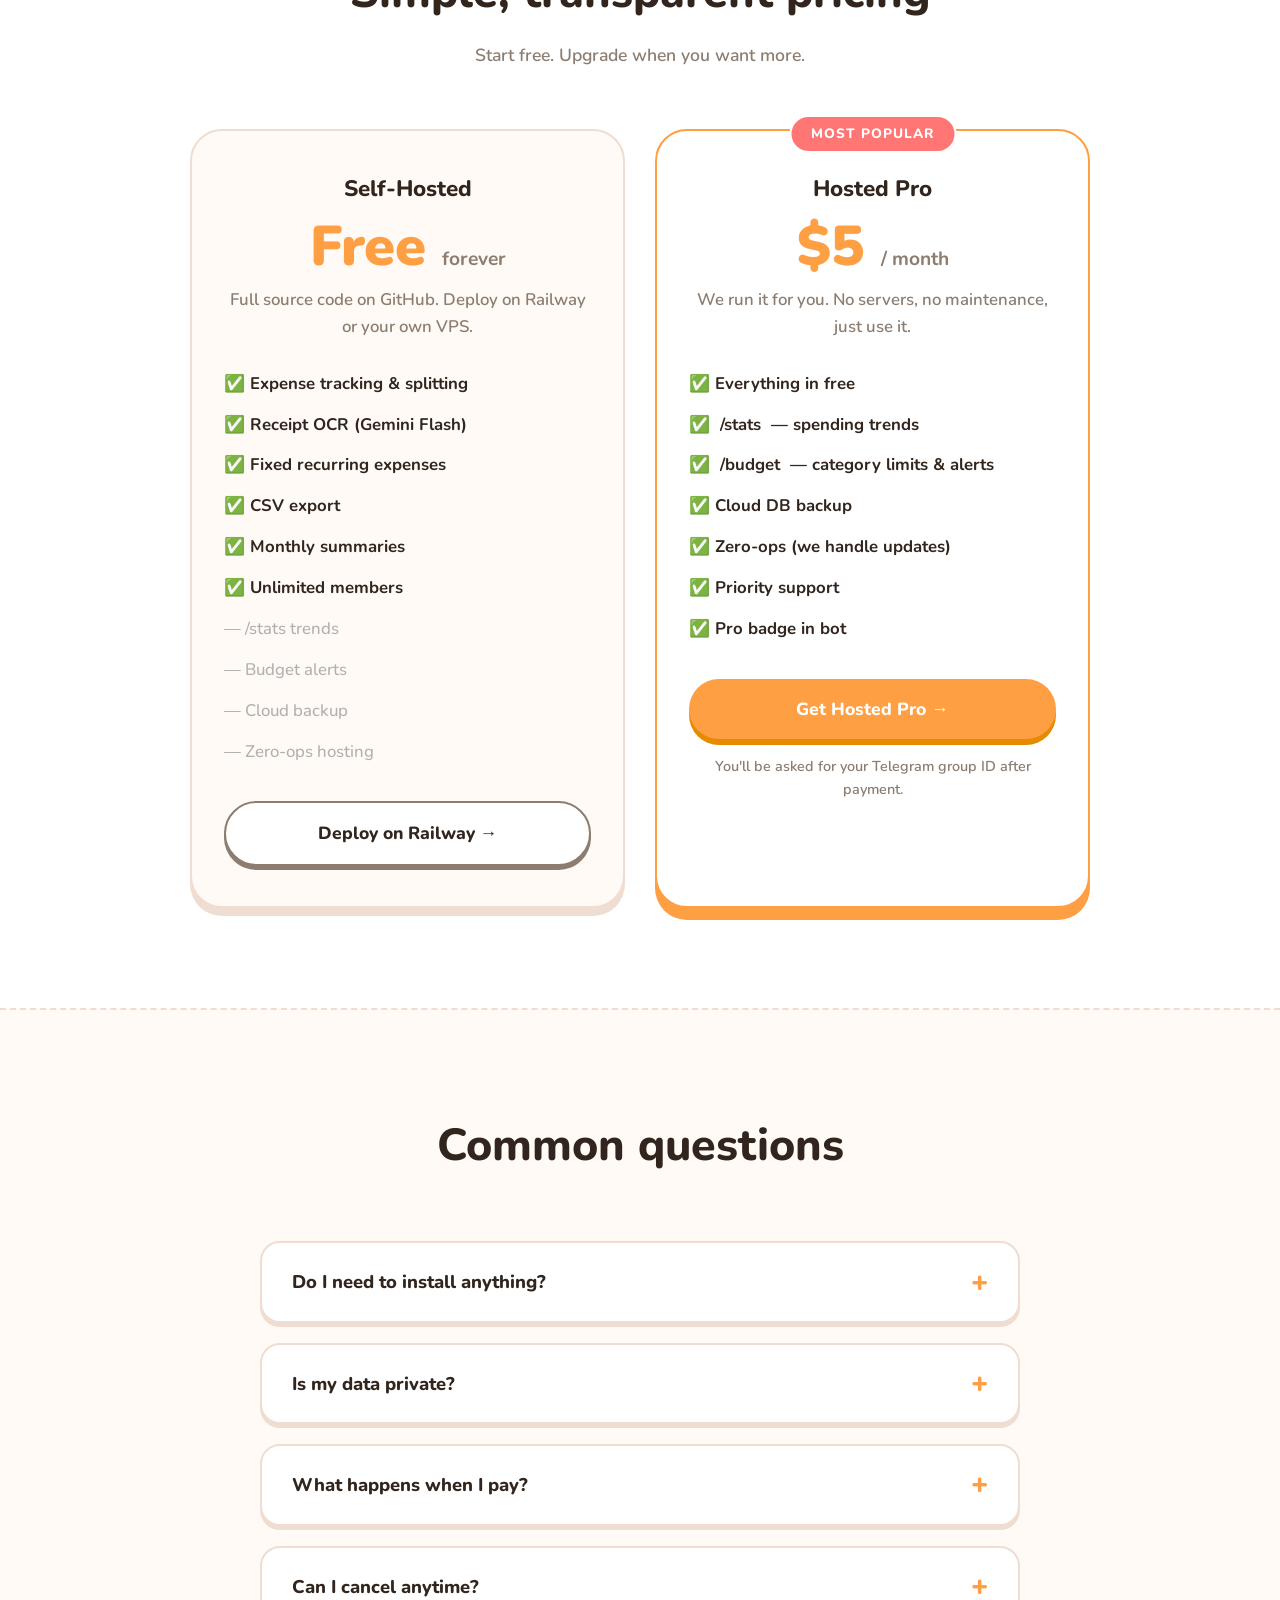
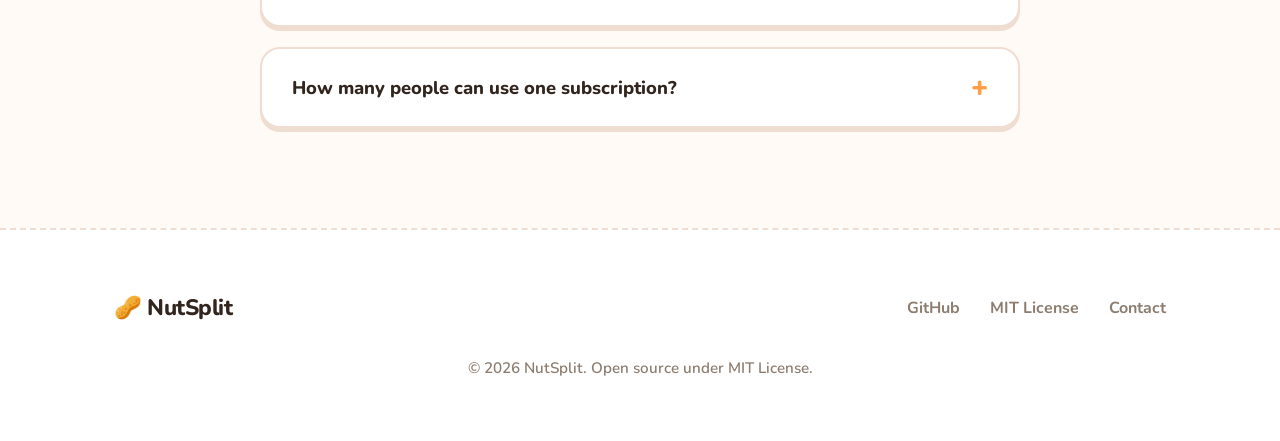
==== commit be3ca5c3: "style(landing): redesign with cute pastel theme and add mascot image" ====
--- a/docs/index.html
+++ b/docs/index.html
@@ -1,20 +1,24 @@
 <!DOCTYPE html>
 <html lang="en">
+
 <head>
   <meta charset="UTF-8" />
   <meta name="viewport" content="width=device-width, initial-scale=1.0" />
   <title>NutSplit — Household Expense Tracker for Telegram</title>
-  <meta name="description" content="The smartest way to split shared expenses. Scan receipts with AI, track balances, and settle up — all inside Telegram." />
+  <meta name="description"
+    content="The smartest way to split shared expenses. Scan receipts with AI, track balances, and settle up — all inside Telegram." />
   <link rel="preconnect" href="https://fonts.googleapis.com" />
-  <link href="https://fonts.googleapis.com/css2?family=Inter:wght@300;400;500;600;700;800&display=swap" rel="stylesheet" />
+  <link href="https://fonts.googleapis.com/css2?family=Inter:wght@300;400;500;600;700;800&display=swap"
+    rel="stylesheet" />
   <link rel="stylesheet" href="style.css" />
 </head>
+
 <body>
 
   <!-- NAVBAR -->
   <nav class="nav">
     <div class="nav-inner">
-      <div class="logo">💸 NutSplit</div>
+      <div class="logo">🥜 NutSplit</div>
       <div class="nav-links">
         <a href="#features">Features</a>
         <a href="#pricing">Pricing</a>
@@ -30,17 +34,19 @@
     <div class="container">
       <div class="badge">✨ Open Source &amp; Free to self-host</div>
       <h1>The smartest way to <span class="gradient-text">split expenses</span> in your household</h1>
-      <p class="hero-sub">Scan receipts with AI · Track balances · Settle up · All inside Telegram. No app to download.</p>
+      <p class="hero-sub">Scan receipts with AI · Track balances · Settle up · All inside Telegram. No app to download.
+      </p>
       <div class="hero-cta">
         <a href="#pricing" class="btn-primary">Get NutSplit Pro →</a>
         <a href="https://github.com/shawn137080/open_split" class="btn-ghost" target="_blank">Self-host for free</a>
       </div>
       <div class="hero-demo">
+        <img src="mascot.png" alt="Pip the Squirrel Mascot" class="mascot-img" />
         <div class="phone-mock">
           <div class="phone-screen">
             <div class="chat-msg bot">
               <span class="avatar">🐿️</span>
-              <div class="bubble">📸 Receipt scanned! Total: <b>$87.43</b><br/>How to split?</div>
+              <div class="bubble">📸 Receipt scanned! Total: <b>$87.43</b><br />How to split?</div>
             </div>
             <div class="chat-msg user">
               <div class="bubble">Equal split</div>
@@ -51,7 +57,7 @@
             </div>
             <div class="chat-msg bot">
               <span class="avatar">🐿️</span>
-              <div class="bubble">💸 <b>Balance update</b><br/>Alex → Mike: $43.72</div>
+              <div class="bubble">💸 <b>Balance update</b><br />Alex → Mike: $43.72</div>
             </div>
           </div>
         </div>
@@ -161,7 +167,8 @@
             <li class="dim">— Cloud backup</li>
             <li class="dim">— Zero-ops hosting</li>
           </ul>
-          <a href="https://railway.app/new/template?template=https://github.com/shawn137080/open_split" class="btn-outline" target="_blank">Deploy on Railway →</a>
+          <a href="https://railway.app/new/template?template=https://github.com/shawn137080/open_split"
+            class="btn-outline" target="_blank">Deploy on Railway →</a>
         </div>
 
         <!-- PRO TIER -->
@@ -179,7 +186,9 @@
             <li>✅ Priority support</li>
             <li>✅ Pro badge in bot</li>
           </ul>
-          <a href="https://buy.stripe.com/REPLACE_WITH_YOUR_STRIPE_LINK" class="btn-primary" id="pro-cta">Get Hosted Pro →</a>
+          <a href="#"
+            onclick="alert('Stripe Integration: Replace this link with your actual Stripe Payment Link in index.html line 182'); return false;"
+            class="btn-primary" id="pro-cta">Get Hosted Pro →</a>
           <p class="plan-note">You'll be asked for your Telegram group ID after payment.</p>
         </div>
 
@@ -190,19 +199,24 @@
   <!-- FAQ -->
   <section class="faq">
     <div class="container">
-      <div class="section-header"><h2>Common questions</h2></div>
+      <div class="section-header">
+        <h2>Common questions</h2>
+      </div>
       <div class="faq-list">
         <details class="faq-item">
           <summary>Do I need to install anything?</summary>
-          <p>No. NutSplit lives entirely inside Telegram. Your household just needs to add the bot to your group chat.</p>
+          <p>No. NutSplit lives entirely inside Telegram. Your household just needs to add the bot to your group chat.
+          </p>
         </details>
         <details class="faq-item">
           <summary>Is my data private?</summary>
-          <p>On the self-hosted version the SQLite database lives on your own server. On Hosted Pro your data is stored on our secure VPS and never shared with third parties.</p>
+          <p>On the self-hosted version the SQLite database lives on your own server. On Hosted Pro your data is stored
+            on our secure VPS and never shared with third parties.</p>
         </details>
         <details class="faq-item">
           <summary>What happens when I pay?</summary>
-          <p>After checkout you'll receive an email with instructions to send us your Telegram group ID. We'll activate Pro within 24 hours (usually within minutes).</p>
+          <p>After checkout you'll receive an email with instructions to send us your Telegram group ID. We'll activate
+            Pro within 24 hours (usually within minutes).</p>
         </details>
         <details class="faq-item">
           <summary>Can I cancel anytime?</summary>
@@ -210,7 +224,8 @@
         </details>
         <details class="faq-item">
           <summary>How many people can use one subscription?</summary>
-          <p>One subscription covers one Telegram group (one household). Multiple groups require separate subscriptions.</p>
+          <p>One subscription covers one Telegram group (one household). Multiple groups require separate subscriptions.
+          </p>
         </details>
       </div>
     </div>
@@ -220,7 +235,7 @@
   <footer class="footer">
     <div class="container">
       <div class="footer-inner">
-        <div class="logo">💸 NutSplit</div>
+        <div class="logo">🥜 NutSplit</div>
         <div class="footer-links">
           <a href="https://github.com/shawn137080/open_split" target="_blank">GitHub</a>
           <a href="https://github.com/shawn137080/open_split/blob/main/LICENSE" target="_blank">MIT License</a>
@@ -233,4 +248,5 @@
 
   <script src="script.js"></script>
 </body>
-</html>
+
+</html>
--- a/docs/style.css
+++ b/docs/style.css
@@ -1,229 +1,717 @@
 /* ── Reset & Base ─────────────────────────────────────── */
-*, *::before, *::after { box-sizing: border-box; margin: 0; padding: 0; }
+@import url('https://fonts.googleapis.com/css2?family=Nunito:wght@400;600;700;800;900&display=swap');
+
+*,
+*::before,
+*::after {
+  box-sizing: border-box;
+  margin: 0;
+  padding: 0;
+}
 
 :root {
-  --bg: #0a0a0f;
-  --bg2: #111118;
-  --glass: rgba(255,255,255,0.04);
-  --border: rgba(255,255,255,0.08);
-  --text: #e8e8f0;
-  --muted: #888899;
-  --accent: #7c6fff;
-  --accent2: #a78bfa;
-  --green: #34d399;
-  --radius: 16px;
-}
-
-html { scroll-behavior: smooth; }
+  --bg: #fffaf5;
+  /* Warm cream/off-white */
+  --bg2: #ffe5d9;
+  /* Soft peach/pink */
+  --card-bg: #ffffff;
+  --border: #f0ddd1;
+  --text: #4a3f35;
+  --text-heading: #31251e;
+  --muted: #8c7d70;
+  --accent: #ff9f43;
+  /* Nut orange */
+  --accent2: #ff7675;
+  /* Soft red/pink */
+  --accent-light: #ffebd6;
+  --green: #2ed573;
+  --blue: #70a1ff;
+  --radius: 24px;
+}
+
+html {
+  scroll-behavior: smooth;
+}
 
 body {
-  font-family: 'Inter', sans-serif;
+  font-family: 'Nunito', sans-serif;
   background: var(--bg);
   color: var(--text);
   line-height: 1.6;
   overflow-x: hidden;
 }
 
-.container { max-width: 1100px; margin: 0 auto; padding: 0 24px; }
+.container {
+  max-width: 1100px;
+  margin: 0 auto;
+  padding: 0 24px;
+}
 
 /* ── NAV ─────────────────────────────────────────────── */
 .nav {
-  position: fixed; top: 0; left: 0; right: 0; z-index: 100;
-  background: rgba(10,10,15,0.85);
-  backdrop-filter: blur(20px);
-  border-bottom: 1px solid var(--border);
-}
+  position: fixed;
+  top: 0;
+  left: 0;
+  right: 0;
+  z-index: 100;
+  background: rgba(255, 250, 245, 0.9);
+  backdrop-filter: blur(12px);
+  border-bottom: 2px dashed var(--border);
+}
+
 .nav-inner {
-  max-width: 1100px; margin: 0 auto; padding: 0 24px;
-  display: flex; align-items: center; justify-content: space-between;
-  height: 64px;
-}
-.logo { font-size: 1.2rem; font-weight: 700; letter-spacing: -0.5px; }
-.nav-links { display: flex; align-items: center; gap: 28px; }
-.nav-links a { color: var(--muted); text-decoration: none; font-size: 0.9rem; transition: color .2s; }
-.nav-links a:hover { color: var(--text); }
+  max-width: 1100px;
+  margin: 0 auto;
+  padding: 0 24px;
+  display: flex;
+  align-items: center;
+  justify-content: space-between;
+  height: 70px;
+}
+
+.logo {
+  font-size: 1.4rem;
+  font-weight: 800;
+  color: var(--text-heading);
+  letter-spacing: -0.5px;
+  display: flex;
+  align-items: center;
+  gap: 6px;
+}
+
+.nav-links {
+  display: flex;
+  align-items: center;
+  gap: 28px;
+  font-weight: 600;
+}
+
+.nav-links a {
+  color: var(--muted);
+  text-decoration: none;
+  font-size: 1rem;
+  transition: color .2s;
+}
+
+.nav-links a:hover {
+  color: var(--accent);
+}
+
 .btn-nav {
-  background: var(--accent); color: #fff !important;
-  padding: 8px 18px; border-radius: 8px; font-weight: 600;
-  transition: opacity .2s;
-}
-.btn-nav:hover { opacity: .85; }
+  background: var(--accent);
+  color: #fff !important;
+  padding: 10px 20px;
+  border-radius: 99px;
+  font-weight: 700;
+  box-shadow: 0 4px 0 #e68a00;
+  transition: transform 0.1s, box-shadow 0.1s;
+}
+
+.btn-nav:hover {
+  transform: translateY(2px);
+  box-shadow: 0 2px 0 #e68a00;
+}
 
 /* ── HERO ─────────────────────────────────────────────── */
 .hero {
-  position: relative; padding: 140px 0 80px;
-  text-align: center; overflow: hidden;
-}
+  position: relative;
+  padding: 160px 0 100px;
+  text-align: center;
+  overflow: hidden;
+}
+
 .hero-glow {
-  position: absolute; top: -100px; left: 50%; transform: translateX(-50%);
-  width: 700px; height: 700px;
-  background: radial-gradient(circle, rgba(124,111,255,.18) 0%, transparent 70%);
+  position: absolute;
+  top: -100px;
+  left: 50%;
+  transform: translateX(-50%);
+  width: 800px;
+  height: 800px;
+  background: radial-gradient(circle, rgba(255, 159, 67, 0.15) 0%, transparent 70%);
   pointer-events: none;
 }
+
 .badge {
-  display: inline-block; padding: 6px 16px;
-  background: rgba(124,111,255,.15); border: 1px solid rgba(124,111,255,.3);
-  border-radius: 99px; font-size: .8rem; font-weight: 500; color: var(--accent2);
-  margin-bottom: 24px; letter-spacing: .3px;
-}
+  display: inline-block;
+  padding: 8px 20px;
+  background: #fff;
+  border: 2px solid var(--accent);
+  border-radius: 99px;
+  font-size: .9rem;
+  font-weight: 700;
+  color: var(--accent);
+  margin-bottom: 24px;
+  letter-spacing: .3px;
+  box-shadow: 0 4px 12px rgba(255, 159, 67, 0.15);
+}
+
 .hero h1 {
-  font-size: clamp(2.2rem, 5vw, 3.6rem);
-  font-weight: 800; line-height: 1.15; letter-spacing: -1.5px;
-  max-width: 780px; margin: 0 auto 20px;
-}
+  font-size: clamp(2.5rem, 5vw, 4rem);
+  font-weight: 900;
+  line-height: 1.15;
+  letter-spacing: -1px;
+  color: var(--text-heading);
+  max-width: 800px;
+  margin: 0 auto 20px;
+}
+
 .gradient-text {
-  background: linear-gradient(135deg, var(--accent), var(--accent2), #f472b6);
-  -webkit-background-clip: text; -webkit-text-fill-color: transparent;
-}
-.hero-sub { color: var(--muted); font-size: 1.1rem; max-width: 540px; margin: 0 auto 36px; }
-
-.hero-cta { display: flex; gap: 14px; justify-content: center; flex-wrap: wrap; margin-bottom: 60px; }
+  color: var(--accent);
+}
+
+.hero-sub {
+  color: var(--muted);
+  font-size: 1.2rem;
+  font-weight: 600;
+  max-width: 580px;
+  margin: 0 auto 40px;
+}
+
+.hero-cta {
+  display: flex;
+  gap: 16px;
+  justify-content: center;
+  flex-wrap: wrap;
+  margin-bottom: 60px;
+}
 
 .btn-primary {
-  background: linear-gradient(135deg, var(--accent), #9b8afb);
-  color: #fff; padding: 14px 28px; border-radius: 12px;
-  font-weight: 600; font-size: 1rem; text-decoration: none;
-  box-shadow: 0 4px 24px rgba(124,111,255,.4);
+  background: var(--accent);
+  color: #fff;
+  padding: 16px 32px;
+  border-radius: 99px;
+  font-weight: 800;
+  font-size: 1.1rem;
+  text-decoration: none;
+  box-shadow: 0 6px 0 #e68a00;
+  transition: transform .1s, box-shadow .1s;
+}
+
+.btn-primary:hover {
+  transform: translateY(4px);
+  box-shadow: 0 2px 0 #e68a00;
+}
+
+.btn-ghost {
+  color: var(--text-heading);
+  padding: 16px 32px;
+  border-radius: 99px;
+  font-weight: 700;
+  font-size: 1.1rem;
+  text-decoration: none;
+  background: #fff;
+  border: 2px solid var(--border);
+  box-shadow: 0 6px 0 var(--border);
+  transition: transform .1s, box-shadow .1s;
+}
+
+.btn-ghost:hover {
+  transform: translateY(4px);
+  box-shadow: 0 2px 0 var(--border);
+  border-color: var(--muted);
+}
+
+/* Mascot & Phone */
+.hero-demo {
+  display: flex;
+  justify-content: center;
+  align-items: flex-end;
+  gap: 40px;
+}
+
+.mascot-img {
+  width: 320px;
+  animation: float 4s ease-in-out infinite;
+  z-index: 2;
+  margin-bottom: -20px;
+}
+
+@keyframes float {
+  0% {
+    transform: translateY(0px) rotate(0deg);
+  }
+
+  50% {
+    transform: translateY(-15px) rotate(2deg);
+  }
+
+  100% {
+    transform: translateY(0px) rotate(0deg);
+  }
+}
+
+.phone-mock {
+  width: 320px;
+  background: #fff;
+  border-radius: 36px;
+  padding: 20px 16px;
+  border: 4px solid #4a3f35;
+  box-shadow: 0 24px 40px rgba(74, 63, 53, 0.1), inset 0 0 0 4px #f4f4f5;
+  position: relative;
+}
+
+.phone-mock::before {
+  content: '';
+  position: absolute;
+  top: 8px;
+  left: 50%;
+  transform: translateX(-50%);
+  width: 100px;
+  height: 24px;
+  background: #4a3f35;
+  border-radius: 0 0 12px 12px;
+}
+
+.phone-screen {
+  display: flex;
+  flex-direction: column;
+  gap: 14px;
+  margin-top: 16px;
+}
+
+.chat-msg {
+  display: flex;
+  align-items: flex-end;
+  gap: 10px;
+}
+
+.chat-msg.user {
+  flex-direction: row-reverse;
+}
+
+.avatar {
+  font-size: 1.6rem;
+  flex-shrink: 0;
+  background: #fff;
+  border-radius: 50%;
+  width: 40px;
+  height: 40px;
+  display: flex;
+  align-items: center;
+  justify-content: center;
+  box-shadow: 0 2px 8px rgba(0, 0, 0, 0.05);
+  border: 2px solid var(--accent-light);
+}
+
+.bubble {
+  background: #f4f4f5;
+  border: 2px solid #e4e4e7;
+  padding: 12px 16px;
+  border-radius: 20px 20px 20px 4px;
+  font-size: .95rem;
+  line-height: 1.4;
+  max-width: 220px;
+  color: var(--text-heading);
+  font-weight: 600;
+}
+
+.chat-msg.user .bubble {
+  background: var(--blue);
+  border-color: #5b8df4;
+  color: #fff;
+  border-radius: 20px 20px 4px 20px;
+  text-align: right;
+}
+
+/* ── FEATURES ─────────────────────────────────────────── */
+.features {
+  padding: 100px 0;
+  background: #fff;
+  border-top: 2px dashed var(--border);
+  border-bottom: 2px dashed var(--border);
+}
+
+.section-header {
+  text-align: center;
+  margin-bottom: 60px;
+}
+
+.section-header h2 {
+  font-size: clamp(1.8rem, 4vw, 2.8rem);
+  font-weight: 800;
+  color: var(--text-heading);
+  margin-bottom: 12px;
+}
+
+.section-header p {
+  color: var(--muted);
+  font-size: 1.1rem;
+  font-weight: 600;
+}
+
+.feature-grid {
+  display: grid;
+  grid-template-columns: repeat(auto-fit, minmax(300px, 1fr));
+  gap: 30px;
+}
+
+.feature-card {
+  background: var(--bg);
+  border: 2px solid var(--border);
+  border-radius: var(--radius);
+  padding: 32px;
+  box-shadow: 0 8px 0 var(--border);
   transition: transform .2s, box-shadow .2s;
 }
-.btn-primary:hover { transform: translateY(-2px); box-shadow: 0 8px 32px rgba(124,111,255,.5); }
-
-.btn-ghost {
-  color: var(--text); padding: 14px 28px; border-radius: 12px;
-  font-weight: 500; font-size: 1rem; text-decoration: none;
-  border: 1px solid var(--border); background: var(--glass);
-  transition: border-color .2s, background .2s;
-}
-.btn-ghost:hover { border-color: rgba(255,255,255,.2); background: rgba(255,255,255,.07); }
-
-/* Phone mock */
-.hero-demo { display: flex; justify-content: center; }
-.phone-mock {
-  width: 300px; background: #1a1a2e;
-  border-radius: 24px; padding: 20px 16px;
-  border: 1px solid var(--border);
-  box-shadow: 0 24px 80px rgba(0,0,0,.5), 0 0 0 1px rgba(255,255,255,.05);
-}
-.phone-screen { display: flex; flex-direction: column; gap: 14px; }
-.chat-msg { display: flex; align-items: flex-end; gap: 8px; }
-.chat-msg.user { flex-direction: row-reverse; }
-.avatar { font-size: 1.4rem; flex-shrink: 0; }
-.bubble {
-  background: var(--glass); border: 1px solid var(--border);
-  padding: 10px 14px; border-radius: 16px;
-  font-size: .85rem; line-height: 1.5; max-width: 200px;
-}
-.chat-msg.user .bubble {
-  background: rgba(124,111,255,.2); border-color: rgba(124,111,255,.3);
-  text-align: right;
-}
-
-/* ── FEATURES ─────────────────────────────────────────── */
-.features { padding: 80px 0; }
-.section-header { text-align: center; margin-bottom: 56px; }
-.section-header h2 {
-  font-size: clamp(1.6rem, 3vw, 2.4rem);
-  font-weight: 700; letter-spacing: -1px; margin-bottom: 10px;
-}
-.section-header p { color: var(--muted); font-size: 1rem; }
-
-.feature-grid {
-  display: grid; grid-template-columns: repeat(auto-fit, minmax(280px, 1fr)); gap: 20px;
-}
-.feature-card {
-  background: var(--glass); border: 1px solid var(--border);
-  border-radius: var(--radius); padding: 28px;
-  transition: border-color .2s, transform .2s;
-}
-.feature-card:hover { border-color: rgba(124,111,255,.3); transform: translateY(-3px); }
-.feature-icon { font-size: 2rem; margin-bottom: 14px; }
-.feature-card h3 { font-size: 1rem; font-weight: 600; margin-bottom: 8px; }
-.feature-card p { color: var(--muted); font-size: .9rem; }
+
+.feature-card:hover {
+  transform: translateY(-4px);
+  box-shadow: 0 12px 0 var(--border);
+  border-color: var(--accent-light);
+}
+
+.feature-icon {
+  font-size: 2.6rem;
+  margin-bottom: 16px;
+  display: inline-block;
+  padding: 12px;
+  background: #fff;
+  border-radius: 16px;
+  border: 2px solid var(--border);
+  box-shadow: 0 4px 0 var(--border);
+}
+
+.feature-card h3 {
+  font-size: 1.25rem;
+  font-weight: 800;
+  color: var(--text-heading);
+  margin-bottom: 10px;
+}
+
+.feature-card p {
+  color: var(--muted);
+  font-size: 1rem;
+  font-weight: 500;
+}
 
 /* ── HOW IT WORKS ─────────────────────────────────────── */
-.how { padding: 80px 0; background: var(--bg2); }
+.how {
+  padding: 100px 0;
+  background: var(--bg2);
+}
+
 .steps {
-  display: flex; align-items: center; justify-content: center;
-  gap: 20px; flex-wrap: wrap; margin-top: 12px;
-}
+  display: flex;
+  align-items: stretch;
+  justify-content: center;
+  gap: 24px;
+  flex-wrap: wrap;
+  margin-top: 20px;
+}
+
 .step {
-  display: flex; align-items: center; gap: 16px;
-  background: var(--glass); border: 1px solid var(--border);
-  border-radius: var(--radius); padding: 24px; max-width: 240px;
-}
+  display: flex;
+  flex-direction: column;
+  align-items: center;
+  text-align: center;
+  gap: 16px;
+  background: #fff;
+  border: 2px solid #ffccb3;
+  border-radius: var(--radius);
+  padding: 32px;
+  width: 100%;
+  max-width: 300px;
+  box-shadow: 0 8px 0 #ffccb3;
+}
+
 .step-num {
-  width: 40px; height: 40px; flex-shrink: 0;
-  background: linear-gradient(135deg, var(--accent), var(--accent2));
-  border-radius: 10px; display: flex; align-items: center; justify-content: center;
-  font-weight: 700; font-size: 1.1rem;
-}
-.step-text h4 { font-size: .95rem; font-weight: 600; margin-bottom: 4px; }
-.step-text p { font-size: .82rem; color: var(--muted); }
-.step-arrow { font-size: 1.4rem; color: var(--muted); }
+  width: 50px;
+  height: 50px;
+  background: var(--accent);
+  color: #fff;
+  border-radius: 50%;
+  display: flex;
+  align-items: center;
+  justify-content: center;
+  font-weight: 900;
+  font-size: 1.5rem;
+  border: 3px solid #fff;
+  box-shadow: 0 4px 10px rgba(255, 159, 67, 0.3);
+}
+
+.step-text h4 {
+  font-size: 1.2rem;
+  font-weight: 800;
+  color: var(--text-heading);
+  margin-bottom: 8px;
+}
+
+.step-text p {
+  font-size: 1rem;
+  color: var(--muted);
+  font-weight: 500;
+}
+
+.step-arrow {
+  font-size: 2rem;
+  color: var(--accent);
+  align-self: center;
+  font-weight: 900;
+}
+
+@media (max-width: 900px) {
+  .hero-demo {
+    flex-direction: column;
+    align-items: center;
+  }
+
+  .mascot-img {
+    width: 240px;
+    margin-bottom: 20px;
+  }
+
+  .steps {
+    flex-direction: column;
+    align-items: center;
+  }
+
+  .step-arrow {
+    transform: rotate(90deg);
+  }
+}
 
 /* ── PRICING ─────────────────────────────────────────── */
-.pricing { padding: 80px 0; }
+.pricing {
+  padding: 100px 0;
+  background: #fff;
+}
+
 .pricing-grid {
-  display: grid; grid-template-columns: repeat(auto-fit, minmax(300px, 1fr));
-  gap: 24px; max-width: 760px; margin: 0 auto;
-}
+  display: flex;
+  justify-content: center;
+  gap: 30px;
+  flex-wrap: wrap;
+  max-width: 900px;
+  margin: 0 auto;
+}
+
 .plan-card {
   position: relative;
-  background: var(--glass); border: 1px solid var(--border);
-  border-radius: 20px; padding: 36px 32px;
-}
+  flex: 1;
+  min-width: 320px;
+  background: var(--bg);
+  border: 2px solid var(--border);
+  border-radius: 32px;
+  padding: 40px 32px;
+  text-align: center;
+  box-shadow: 0 8px 0 var(--border);
+}
+
 .plan-pro {
-  background: rgba(124,111,255,.07);
-  border-color: rgba(124,111,255,.35);
-  box-shadow: 0 0 40px rgba(124,111,255,.12);
-}
+  background: #fff;
+  border-color: var(--accent);
+  box-shadow: 0 12px 0 var(--accent);
+  transform: translateY(-10px);
+}
+
 .plan-badge {
-  position: absolute; top: -14px; left: 50%; transform: translateX(-50%);
-  background: linear-gradient(135deg, var(--accent), var(--accent2));
-  color: #fff; font-size: .75rem; font-weight: 700;
-  padding: 4px 16px; border-radius: 99px; letter-spacing: .5px;
-}
-.plan-name { font-size: .85rem; font-weight: 600; color: var(--muted); text-transform: uppercase; letter-spacing: 1px; margin-bottom: 10px; }
-.plan-price { font-size: 2.6rem; font-weight: 800; letter-spacing: -1px; margin-bottom: 10px; }
-.plan-price span { font-size: 1rem; font-weight: 400; color: var(--muted); }
-.plan-desc { color: var(--muted); font-size: .9rem; margin-bottom: 24px; }
-.plan-features { list-style: none; margin-bottom: 28px; display: flex; flex-direction: column; gap: 10px; }
-.plan-features li { font-size: .9rem; color: var(--text); }
-.plan-features li.dim { color: var(--muted); }
-.plan-note { font-size: .78rem; color: var(--muted); margin-top: 12px; text-align: center; }
+  position: absolute;
+  top: -16px;
+  left: 50%;
+  transform: translateX(-50%);
+  background: var(--accent2);
+  color: #fff;
+  font-size: .85rem;
+  font-weight: 800;
+  padding: 6px 20px;
+  border-radius: 99px;
+  letter-spacing: 1px;
+  text-transform: uppercase;
+  border: 2px solid #fff;
+}
+
+.plan-name {
+  font-size: 1.4rem;
+  font-weight: 800;
+  color: var(--text-heading);
+  margin-bottom: 12px;
+}
+
+.plan-price {
+  font-size: 3.5rem;
+  font-weight: 900;
+  color: var(--accent);
+  line-height: 1;
+  margin-bottom: 12px;
+}
+
+.plan-price span {
+  font-size: 1.2rem;
+  font-weight: 700;
+  color: var(--muted);
+}
+
+.plan-desc {
+  color: var(--muted);
+  font-size: 1.05rem;
+  font-weight: 600;
+  margin-bottom: 30px;
+}
+
+.plan-features {
+  list-style: none;
+  margin-bottom: 36px;
+  display: flex;
+  flex-direction: column;
+  gap: 14px;
+  text-align: left;
+}
+
+.plan-features li {
+  font-size: 1.05rem;
+  color: var(--text-heading);
+  font-weight: 700;
+  display: flex;
+  align-items: center;
+  gap: 10px;
+}
+
+.plan-features li.dim {
+  color: var(--muted);
+  font-weight: 500;
+  filter: grayscale(1);
+  opacity: 0.6;
+}
+
+.plan-note {
+  font-size: .9rem;
+  color: var(--muted);
+  margin-top: 16px;
+  font-weight: 600;
+}
 
 .btn-outline {
-  display: block; text-align: center; text-decoration: none;
-  border: 1px solid var(--border); color: var(--text);
-  padding: 13px 24px; border-radius: 12px; font-weight: 600;
-  transition: border-color .2s, background .2s;
-}
-.btn-outline:hover { border-color: rgba(255,255,255,.25); background: rgba(255,255,255,.05); }
-.plan-pro .btn-primary { display: block; text-align: center; }
+  display: block;
+  text-decoration: none;
+  border: 2px solid var(--muted);
+  color: var(--text-heading);
+  background: #fff;
+  padding: 16px 24px;
+  border-radius: 99px;
+  font-weight: 800;
+  font-size: 1.1rem;
+  box-shadow: 0 4px 0 var(--muted);
+  transition: transform .1s, box-shadow .1s;
+}
+
+.btn-outline:hover {
+  transform: translateY(4px);
+  box-shadow: 0 0px 0 var(--muted);
+}
+
+.plan-pro .btn-primary {
+  display: block;
+  width: 100%;
+  box-sizing: border-box;
+}
 
 /* ── FAQ ─────────────────────────────────────────────── */
-.faq { padding: 80px 0; background: var(--bg2); }
-.faq-list { max-width: 680px; margin: 0 auto; display: flex; flex-direction: column; gap: 12px; }
+.faq {
+  padding: 100px 0;
+  background: var(--bg);
+  border-top: 2px dashed var(--border);
+}
+
+.faq-list {
+  max-width: 760px;
+  margin: 0 auto;
+  display: flex;
+  flex-direction: column;
+  gap: 20px;
+}
+
 .faq-item {
-  background: var(--glass); border: 1px solid var(--border);
-  border-radius: 12px; overflow: hidden;
-}
+  background: #fff;
+  border: 2px solid var(--border);
+  border-radius: 20px;
+  overflow: hidden;
+  box-shadow: 0 4px 0 var(--border);
+}
+
 .faq-item summary {
-  padding: 18px 22px; cursor: pointer; font-weight: 500;
-  list-style: none; display: flex; justify-content: space-between; align-items: center;
-}
-.faq-item summary::after { content: '+'; color: var(--accent); font-size: 1.3rem; }
-.faq-item[open] summary::after { content: '−'; }
-.faq-item p { padding: 0 22px 18px; color: var(--muted); font-size: .9rem; }
+  padding: 24px 30px;
+  cursor: pointer;
+  font-weight: 800;
+  font-size: 1.15rem;
+  color: var(--text-heading);
+  list-style: none;
+  display: flex;
+  justify-content: space-between;
+  align-items: center;
+}
+
+.faq-item summary::-webkit-details-marker {
+  display: none;
+}
+
+.faq-item summary::after {
+  content: '+';
+  color: var(--accent);
+  font-size: 1.8rem;
+  font-weight: 900;
+  line-height: 1;
+}
+
+.faq-item[open] summary::after {
+  content: '−';
+}
+
+.faq-item p {
+  padding: 0 30px 24px;
+  color: var(--muted);
+  font-size: 1.05rem;
+  font-weight: 500;
+  line-height: 1.6;
+}
 
 /* ── FOOTER ─────────────────────────────────────────── */
-.footer { padding: 40px 0; border-top: 1px solid var(--border); }
-.footer-inner { display: flex; justify-content: space-between; align-items: center; flex-wrap: wrap; gap: 16px; margin-bottom: 20px; }
-.footer-links { display: flex; gap: 24px; }
-.footer-links a { color: var(--muted); text-decoration: none; font-size: .9rem; transition: color .2s; }
-.footer-links a:hover { color: var(--text); }
-.footer-copy { color: var(--muted); font-size: .82rem; }
+.footer {
+  padding: 60px 0;
+  background: #fff;
+  border-top: 2px dashed var(--border);
+}
+
+.footer-inner {
+  display: flex;
+  justify-content: space-between;
+  align-items: center;
+  flex-wrap: wrap;
+  gap: 20px;
+  margin-bottom: 30px;
+}
+
+.footer-links {
+  display: flex;
+  gap: 30px;
+  font-weight: 700;
+}
+
+.footer-links a {
+  color: var(--muted);
+  text-decoration: none;
+  font-size: 1rem;
+  transition: color .2s;
+}
+
+.footer-links a:hover {
+  color: var(--accent);
+}
+
+.footer-copy {
+  color: var(--muted);
+  font-size: .95rem;
+  font-weight: 600;
+  text-align: center;
+}
 
 /* ── Animations ─────────────────────────────────────── */
-.fade-up { opacity: 0; transform: translateY(30px); transition: opacity .6s ease, transform .6s ease; }
-.fade-up.visible { opacity: 1; transform: translateY(0); }
+.fade-up {
+  opacity: 0;
+  transform: translateY(40px);
+  transition: opacity .6s cubic-bezier(0.34, 1.56, 0.64, 1), transform .6s cubic-bezier(0.34, 1.56, 0.64, 1);
+}
+
+.fade-up.visible {
+  opacity: 1;
+  transform: translateY(0);
+}
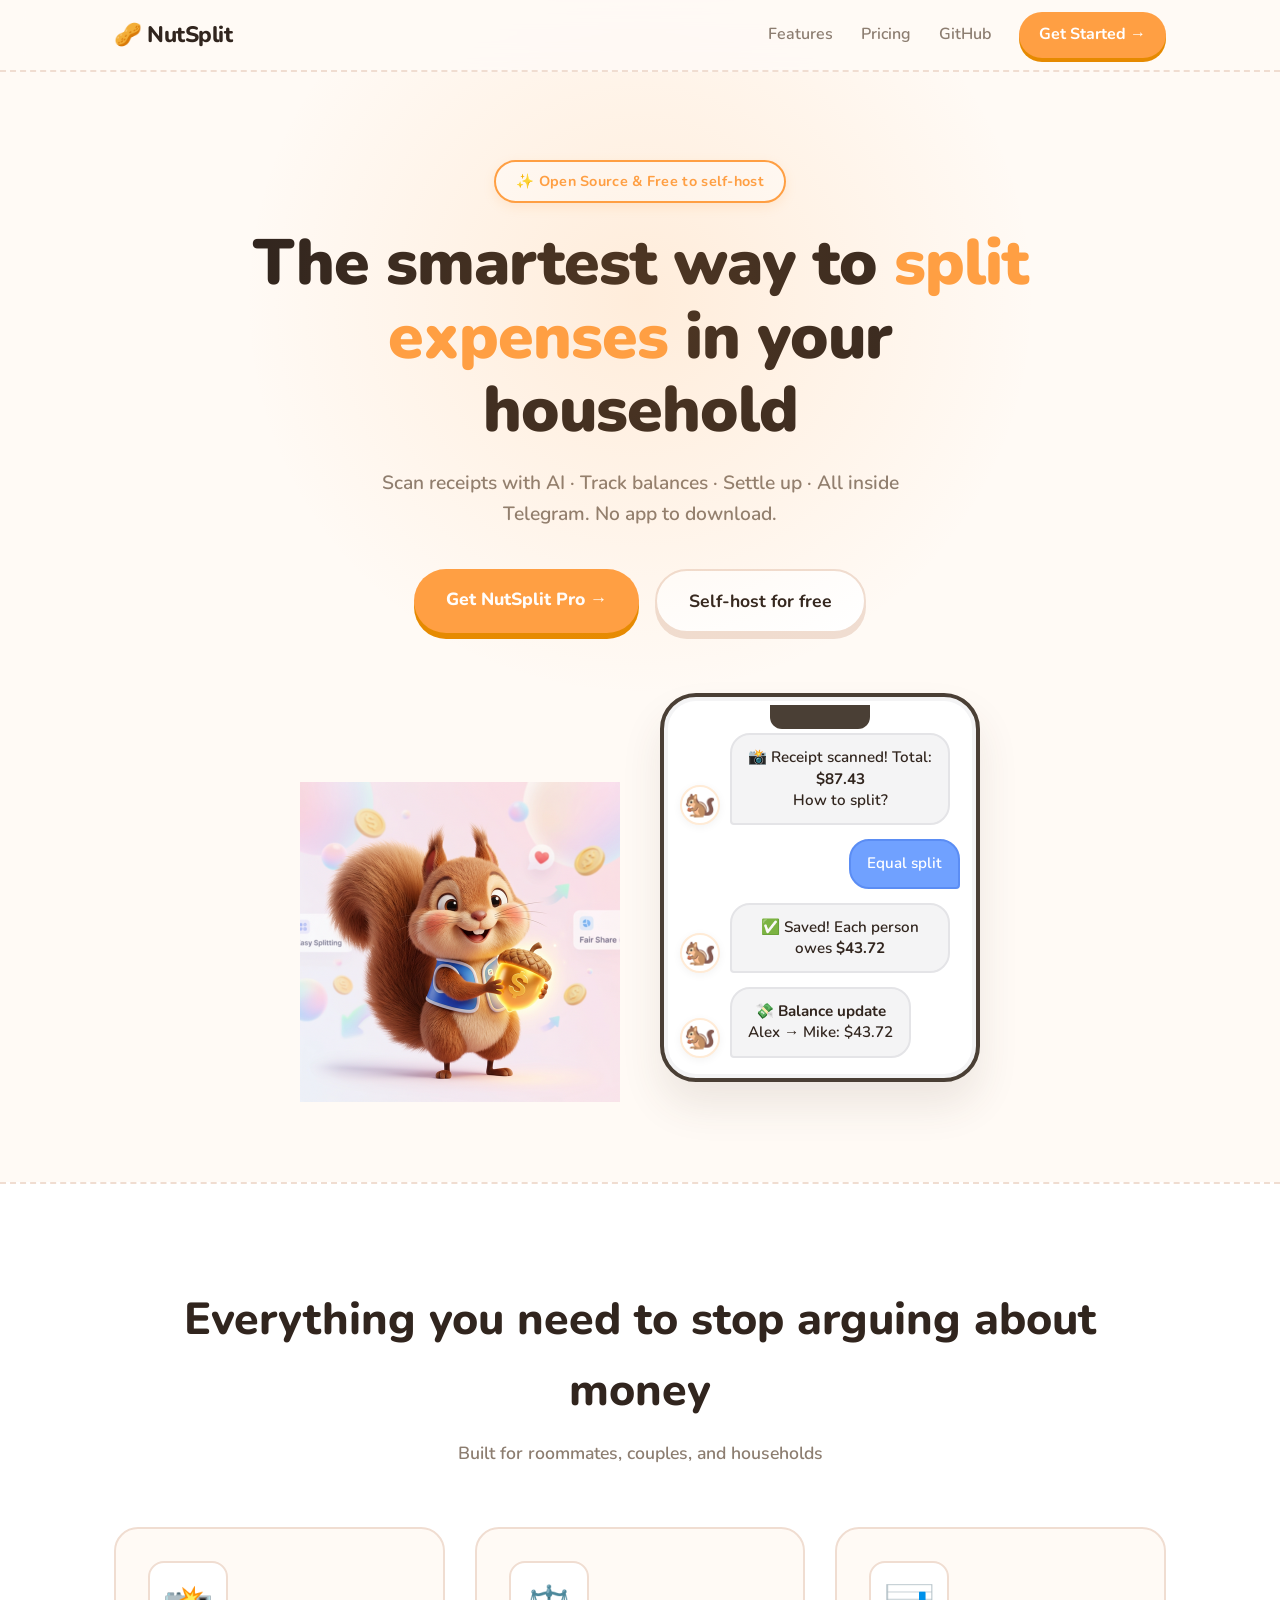
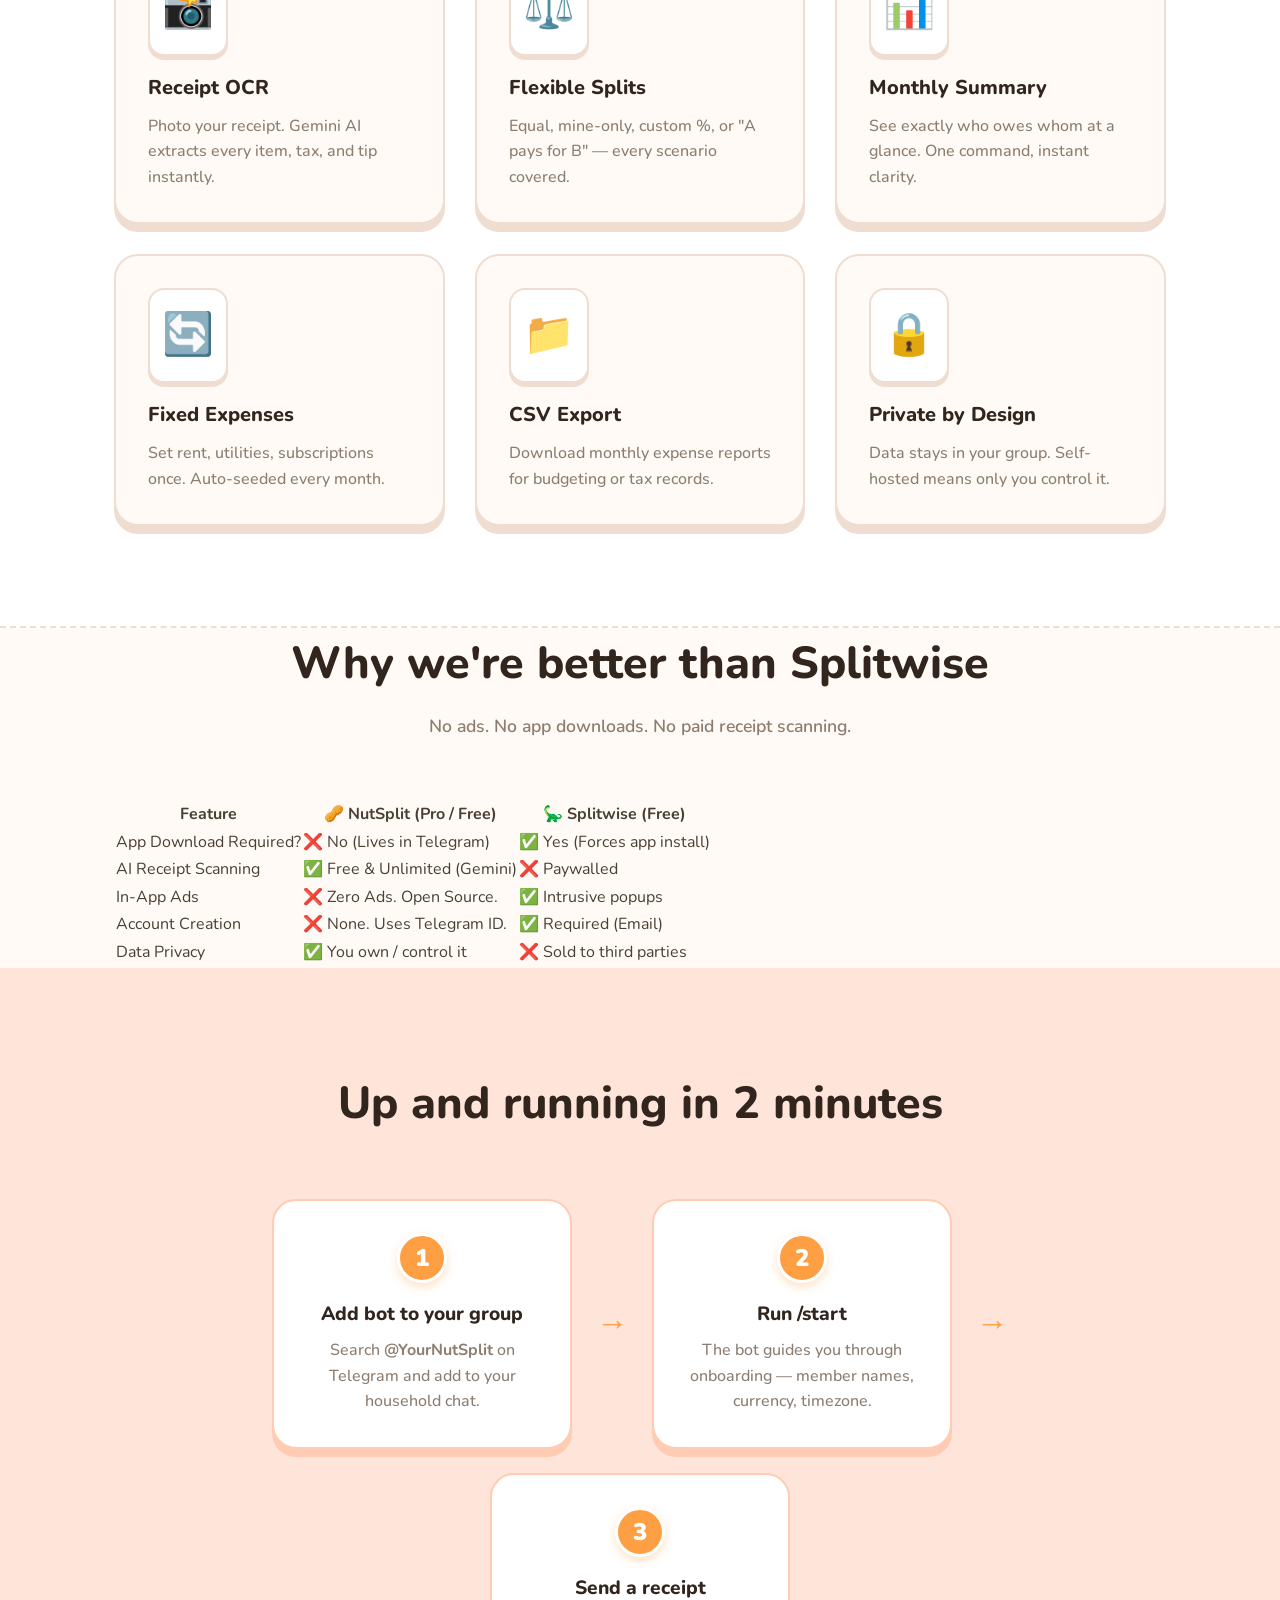
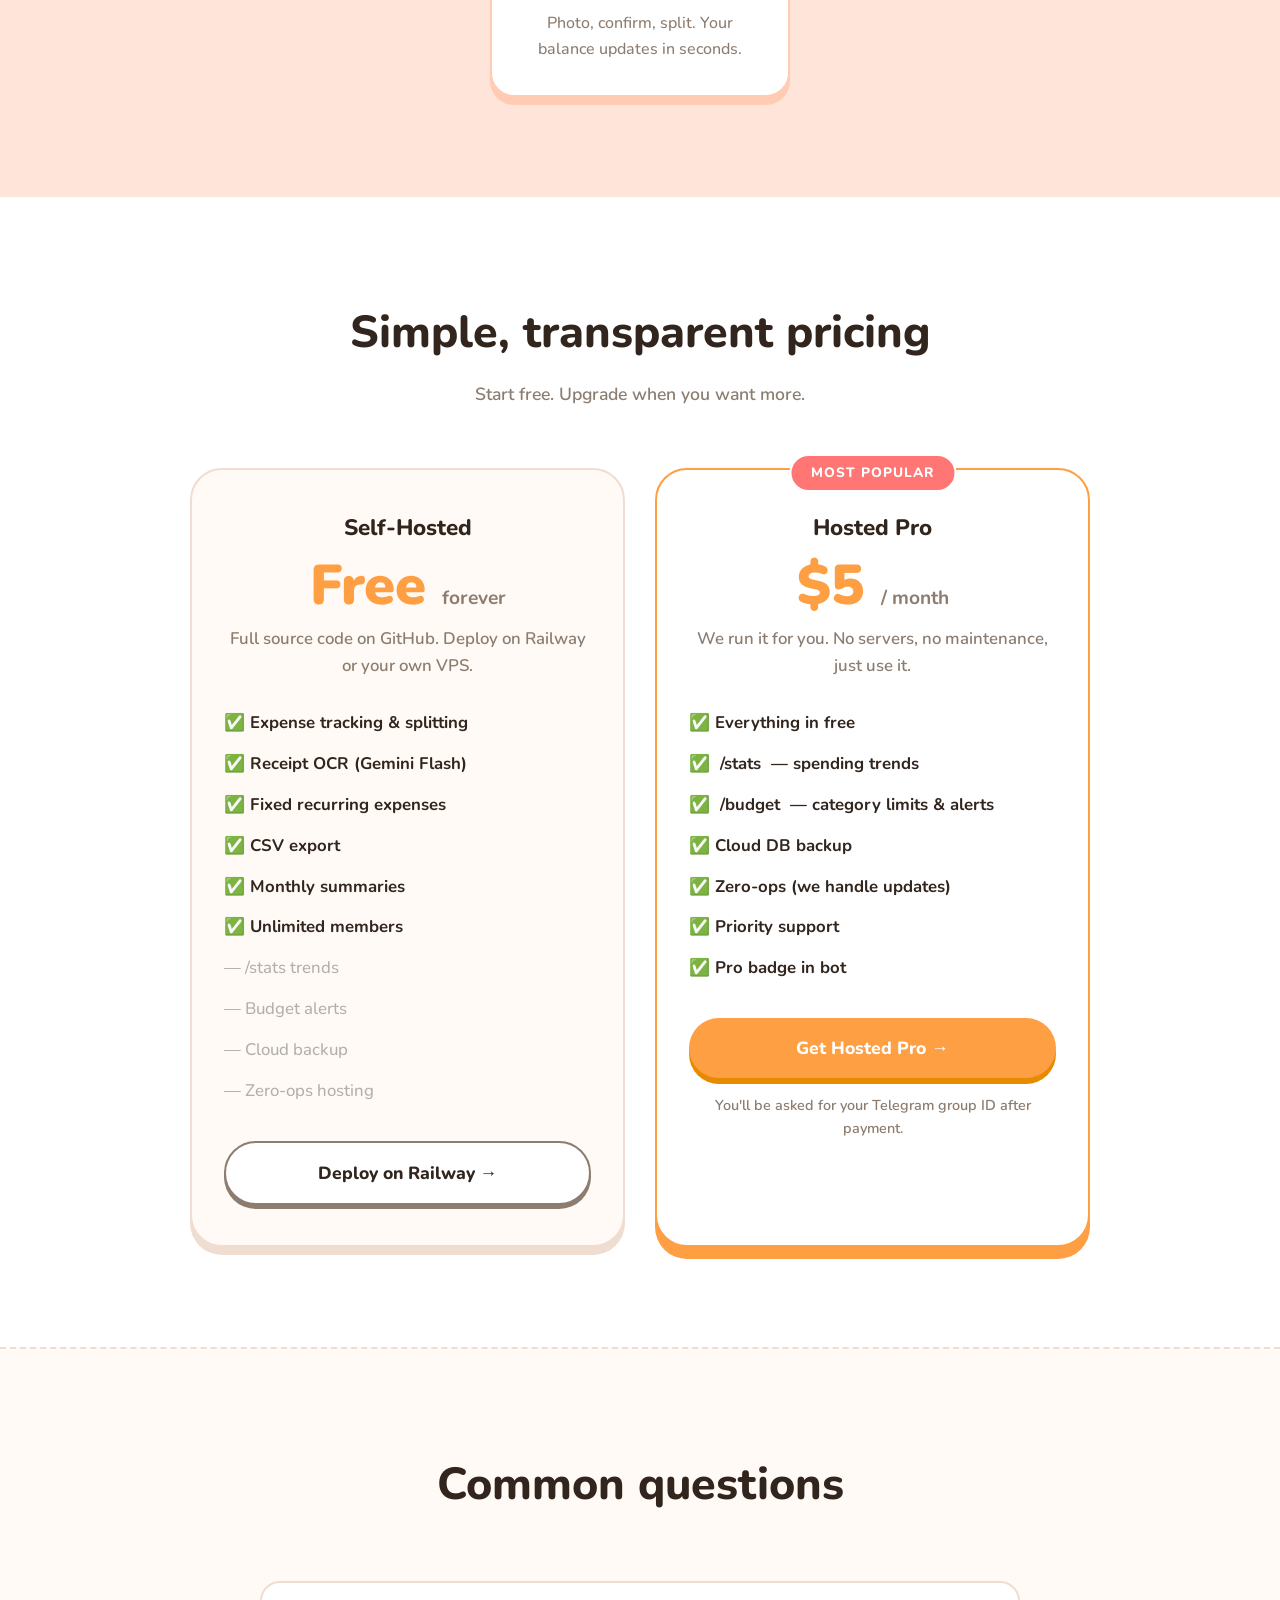
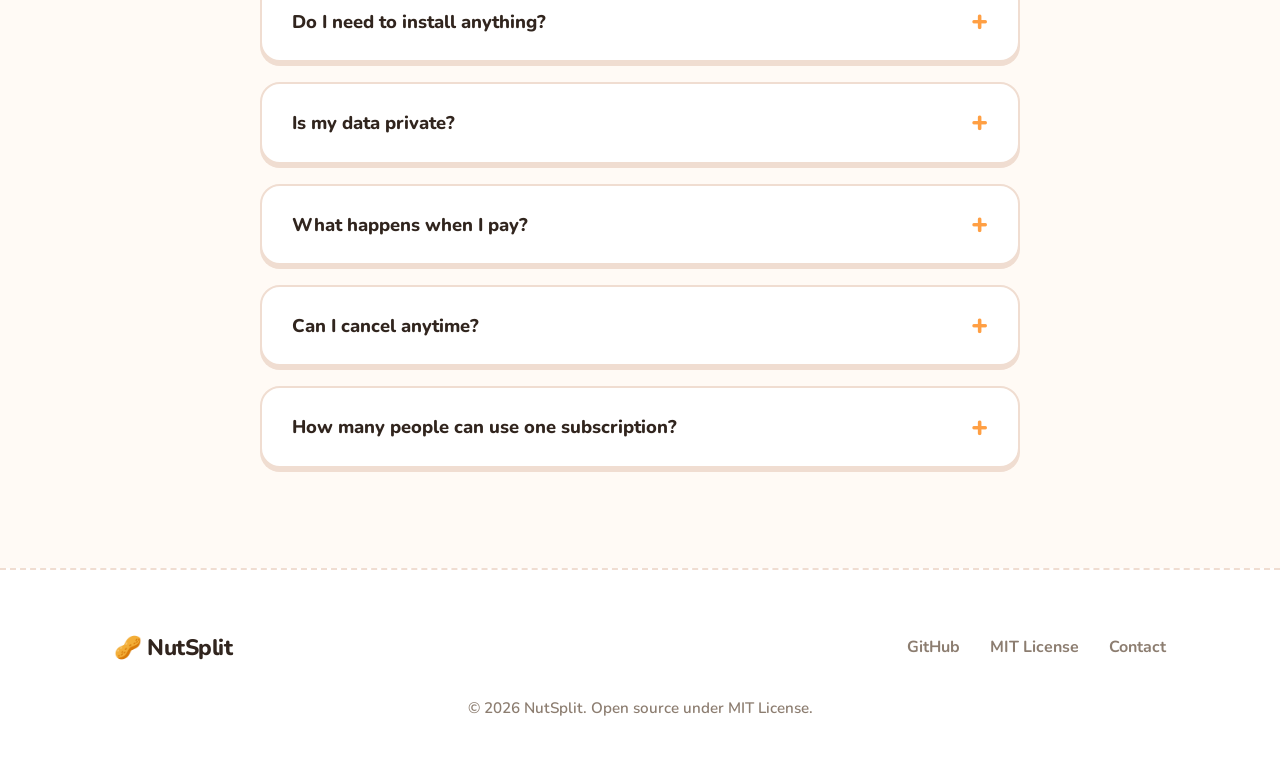
==== commit bfab6fd0: "feat(landing): add competitor teardown table vs Splitwise" ====
--- a/docs/index.html
+++ b/docs/index.html
@@ -104,6 +104,52 @@
           <p>Data stays in your group. Self-hosted means only you control it.</p>
         </div>
       </div>
+    </div>
+  </section>
+
+  <!-- COMPARE -->
+  <section class="compare" id="compare">
+    <div class="container">
+      <div class="section-header">
+        <h2>Why we're better than Splitwise</h2>
+        <p>No ads. No app downloads. No paid receipt scanning.</p>
+      </div>
+      <table class="compare-table">
+        <thead>
+          <tr>
+            <th>Feature</th>
+            <th>🥜 NutSplit (Pro / Free)</th>
+            <th>🦕 Splitwise (Free)</th>
+          </tr>
+        </thead>
+        <tbody>
+          <tr>
+            <td>App Download Required?</td>
+            <td>❌ No (Lives in Telegram)</td>
+            <td>✅ Yes (Forces app install)</td>
+          </tr>
+          <tr>
+            <td>AI Receipt Scanning</td>
+            <td>✅ Free & Unlimited (Gemini)</td>
+            <td>❌ Paywalled</td>
+          </tr>
+          <tr>
+            <td>In-App Ads</td>
+            <td>❌ Zero Ads. Open Source.</td>
+            <td>✅ Intrusive popups</td>
+          </tr>
+          <tr>
+            <td>Account Creation</td>
+            <td>❌ None. Uses Telegram ID.</td>
+            <td>✅ Required (Email)</td>
+          </tr>
+          <tr>
+            <td>Data Privacy</td>
+            <td>✅ You own / control it</td>
+            <td>❌ Sold to third parties</td>
+          </tr>
+        </tbody>
+      </table>
     </div>
   </section>
 
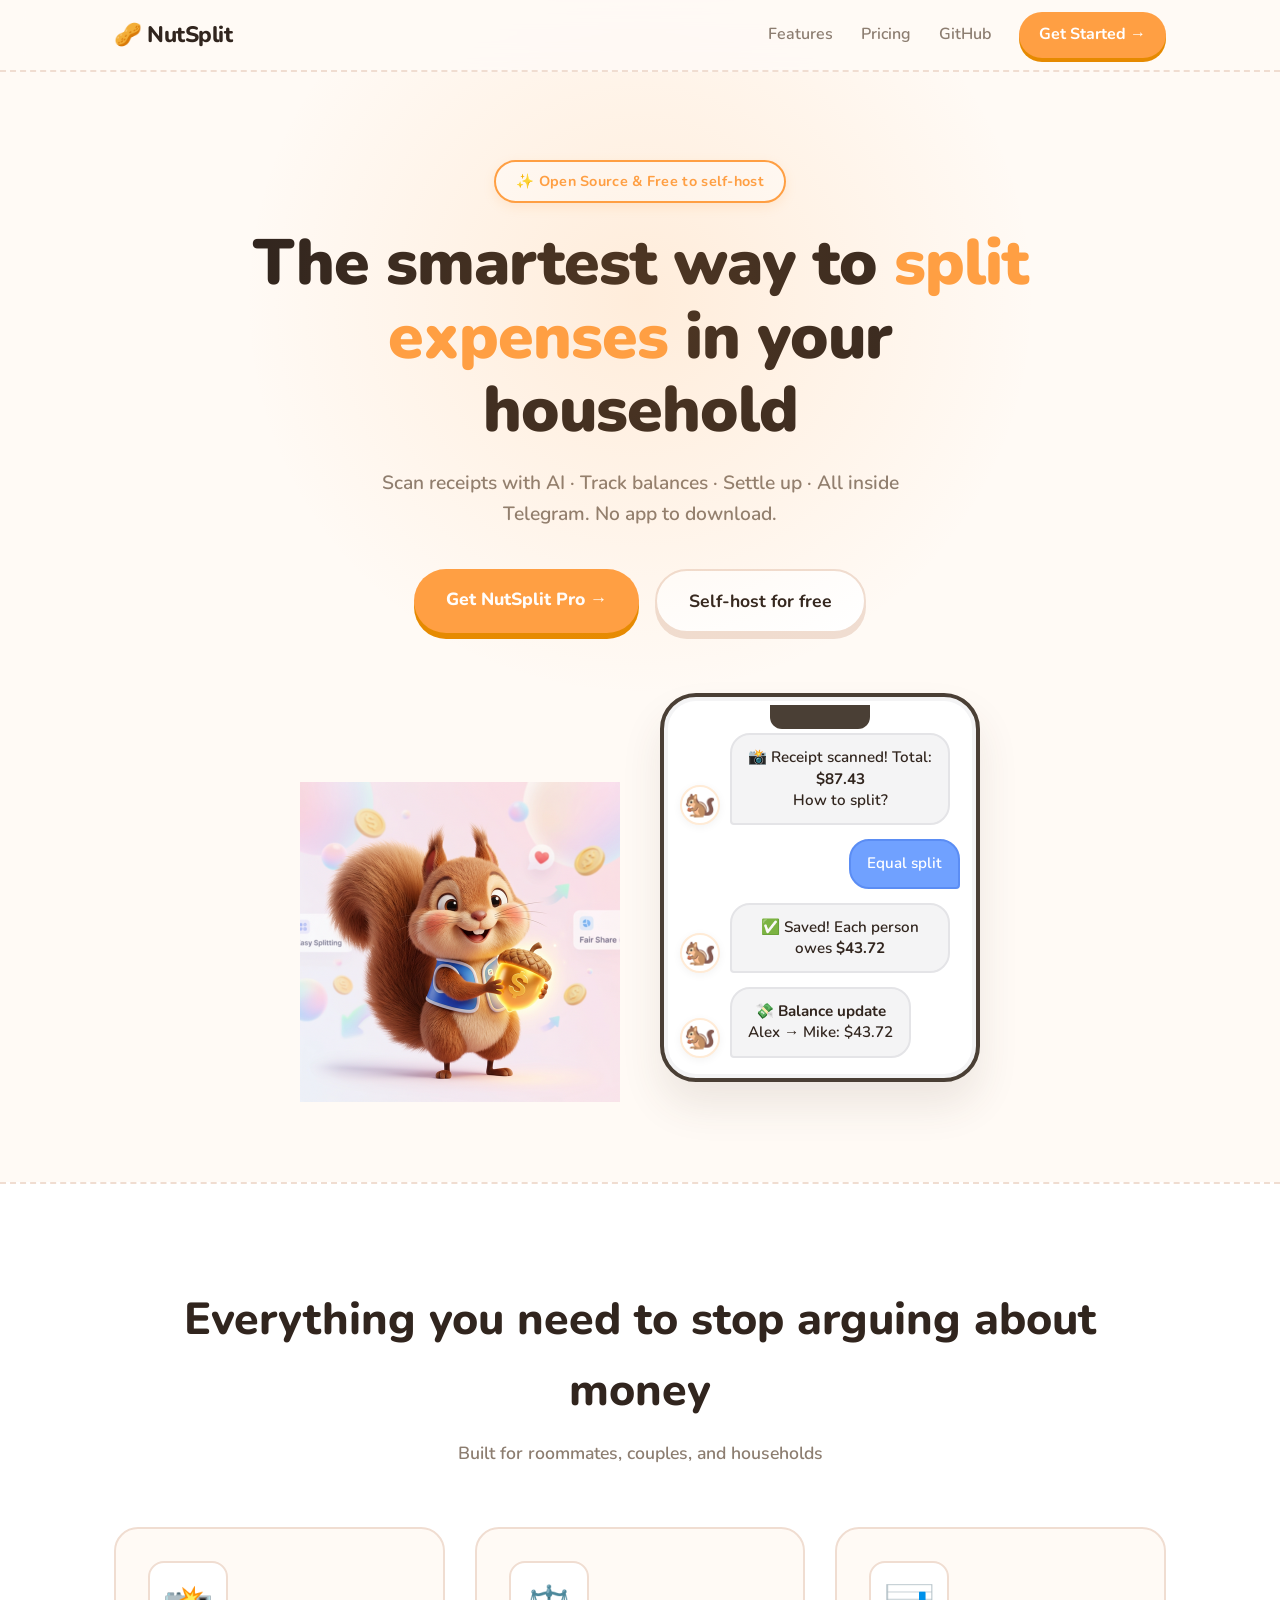
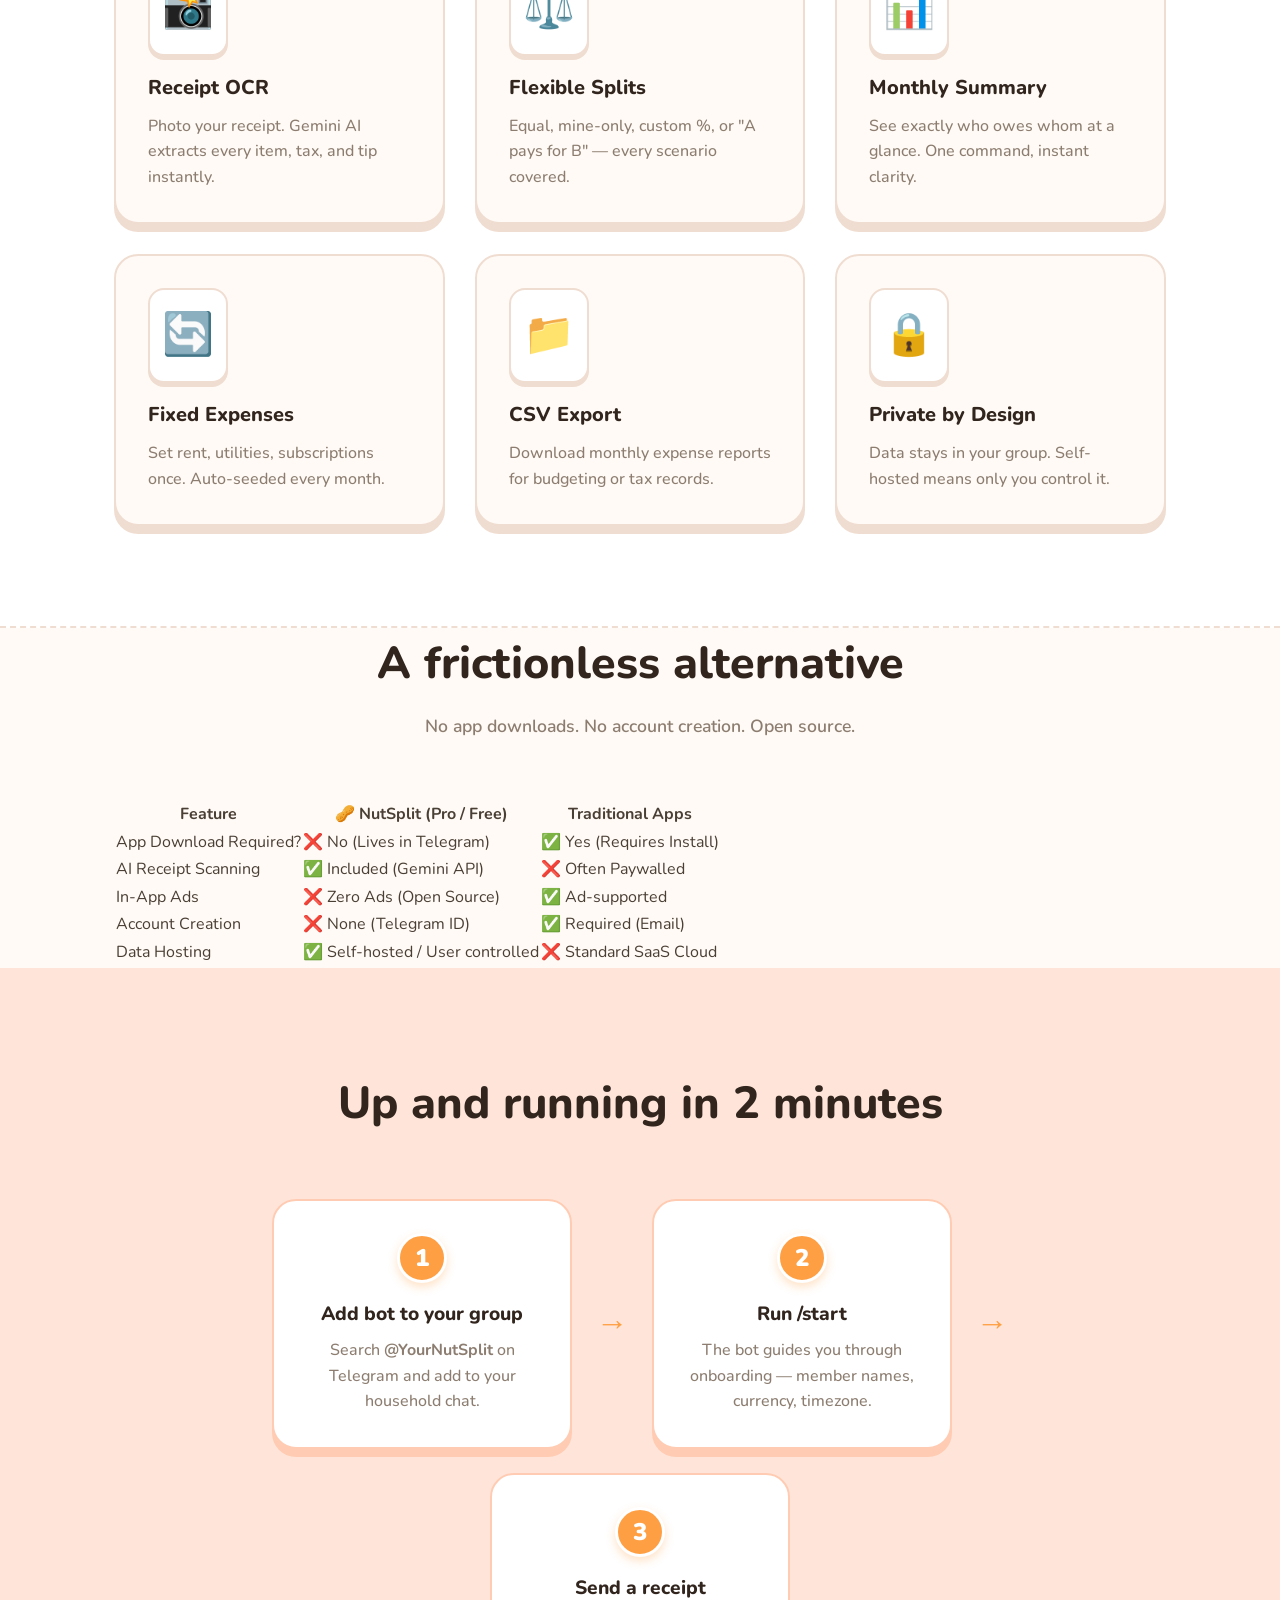
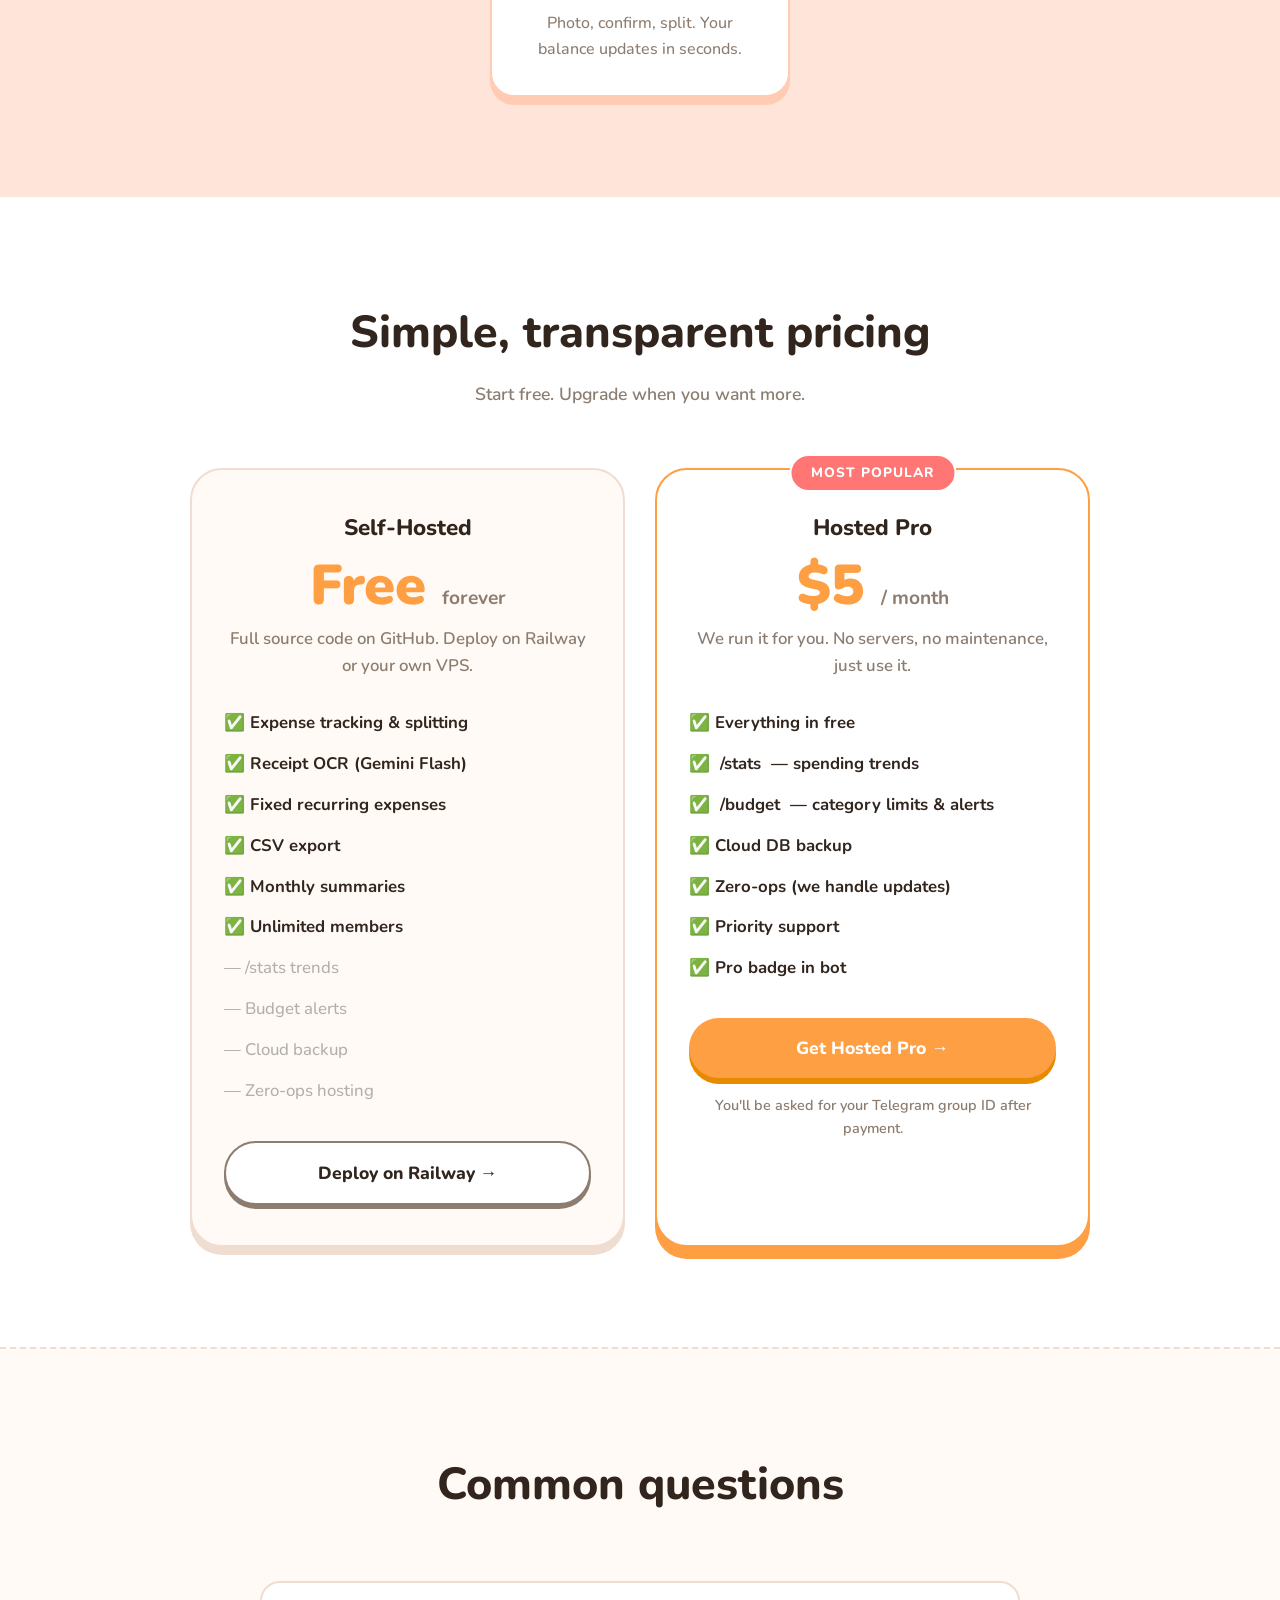
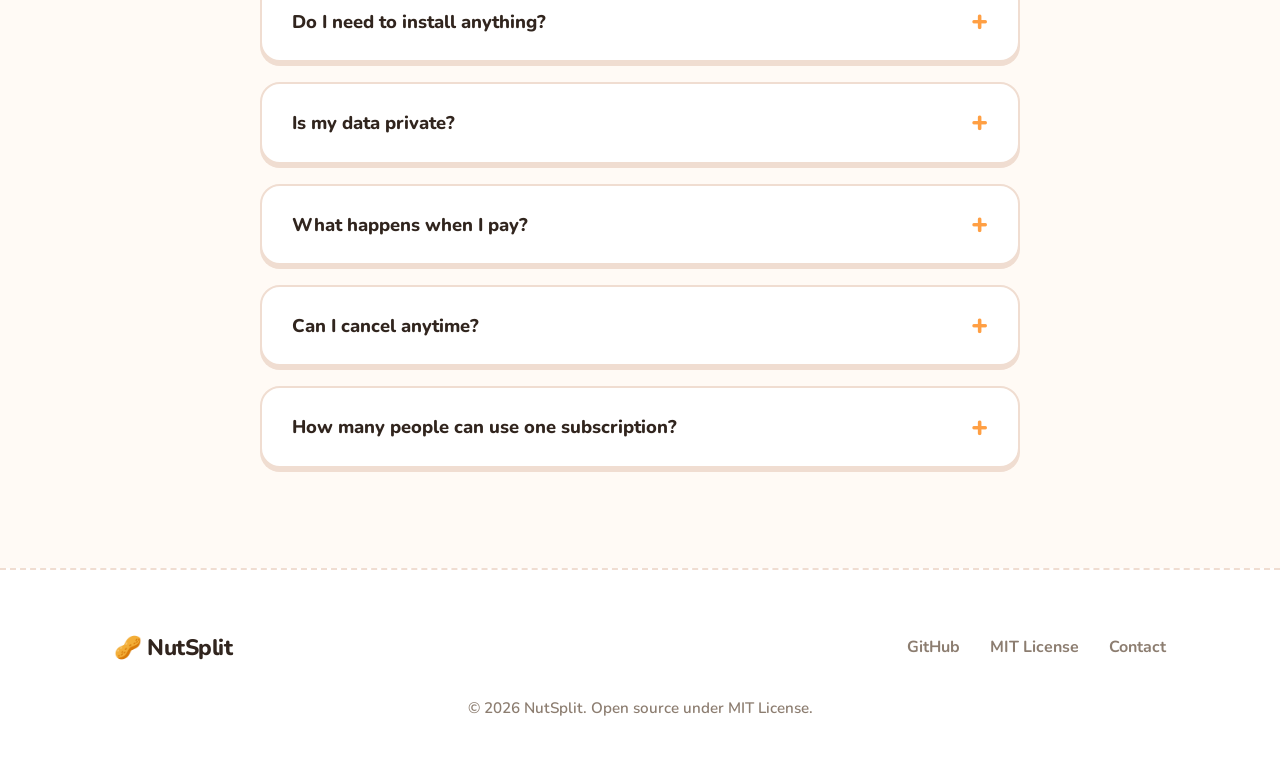
==== commit 4f58ff0f: "feat(pro): add database-backed pro authorization and add peanut favicon" ====
--- a/docs/index.html
+++ b/docs/index.html
@@ -11,6 +11,17 @@
   <link href="https://fonts.googleapis.com/css2?family=Inter:wght@300;400;500;600;700;800&display=swap"
     rel="stylesheet" />
   <link rel="stylesheet" href="style.css" />
+  <link rel="icon" href="data:image/svg+xml,<svg xmlns=%22http://www.w3.org/2000/svg%22 viewBox=%220 0 100 100%22><text y=%22.9em%22 font-size=%2290%22>🥜</text></svg>">
+  
+  <!-- Google Analytics 4 -->
+  <script async src="https://www.googletagmanager.com/gtag/js?id=G-BRJVH4PZZW"></script>
+  <script>
+    window.dataLayer = window.dataLayer || [];
+    function gtag(){dataLayer.push(arguments);}
+    gtag('js', new Date());
+
+    gtag('config', 'G-BRJVH4PZZW');
+  </script>
 </head>
 
 <body>
@@ -111,42 +122,42 @@
   <section class="compare" id="compare">
     <div class="container">
       <div class="section-header">
-        <h2>Why we're better than Splitwise</h2>
-        <p>No ads. No app downloads. No paid receipt scanning.</p>
+        <h2>A frictionless alternative</h2>
+        <p>No app downloads. No account creation. Open source.</p>
       </div>
       <table class="compare-table">
         <thead>
           <tr>
             <th>Feature</th>
             <th>🥜 NutSplit (Pro / Free)</th>
-            <th>🦕 Splitwise (Free)</th>
+            <th>Traditional Apps</th>
           </tr>
         </thead>
         <tbody>
           <tr>
             <td>App Download Required?</td>
             <td>❌ No (Lives in Telegram)</td>
-            <td>✅ Yes (Forces app install)</td>
+            <td>✅ Yes (Requires Install)</td>
           </tr>
           <tr>
             <td>AI Receipt Scanning</td>
-            <td>✅ Free & Unlimited (Gemini)</td>
-            <td>❌ Paywalled</td>
+            <td>✅ Included (Gemini API)</td>
+            <td>❌ Often Paywalled</td>
           </tr>
           <tr>
             <td>In-App Ads</td>
-            <td>❌ Zero Ads. Open Source.</td>
-            <td>✅ Intrusive popups</td>
+            <td>❌ Zero Ads (Open Source)</td>
+            <td>✅ Ad-supported</td>
           </tr>
           <tr>
             <td>Account Creation</td>
-            <td>❌ None. Uses Telegram ID.</td>
+            <td>❌ None (Telegram ID)</td>
             <td>✅ Required (Email)</td>
           </tr>
           <tr>
-            <td>Data Privacy</td>
-            <td>✅ You own / control it</td>
-            <td>❌ Sold to third parties</td>
+            <td>Data Hosting</td>
+            <td>✅ Self-hosted / User controlled</td>
+            <td>❌ Standard SaaS Cloud</td>
           </tr>
         </tbody>
       </table>
